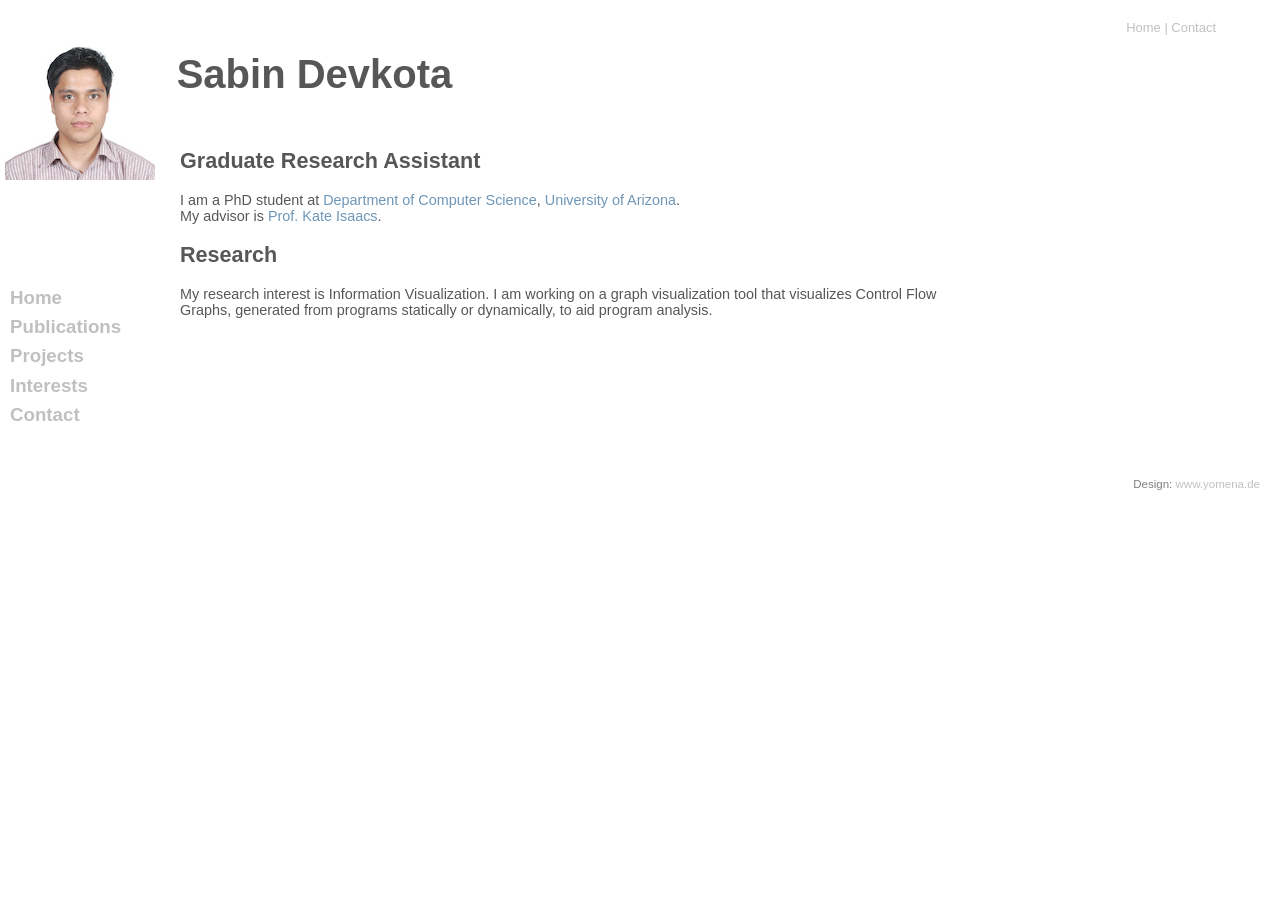
==== index.html @ 0c110df2 "Uploaded website" ====
<!DOCTYPE html PUBLIC "-//W3C//DTD XHTML 1.0 Transitional//EN"
        "http://www.w3.org/TR/xhtml1/DTD/xhtml1-strict.dtd"
>
<html xmlns="http://www.w3.org/1999/xhtml" lang="en" xml:lang="en">
  <head>
    <title>Sabin Devkota</title>
    <meta http-equiv="Content-Type" content="text/html; charset=utf-8" />
    <link rel="stylesheet" type="text/css" href="style.css" />
   <!--  <link rel="shortcut icon" href="favicon.ico" type="image/x-icon" />  -->
  </head>
  <body>
    <div class="topNav">
      <!--Beginning of top navigation--><a href="#">Home</a> | <a href="#">Contact</a> 
<!--End of top navigation-->
    </div>
    <div class="titel">
      <!--Change the main header in the following line-->
      <h1>
         &nbsp;&nbsp;&nbsp;&nbsp;&nbsp;&nbsp;Sabin&nbsp;Devkota
      </h1>
    </div>
    <div class="leftNav">
      <!--Beginning of Left Navigation-->
      <ul>
        <li>
          <a href="#">Home</a>
        </li>
        <li>
          <a href="#">Publications</a>
        </li>
        <li>
          <a href="#">Projects</a>
        </li>
        <li>
          <a href="#">Interests</a>
        </li>
        <li>
          <a href="#">Contact</a>
        </li>
      </ul>
      <!--End of Left Navigation-->
    </div>
    <div class="main">
      <!--Beginning of Content-->
      <h2>
         Graduate Research Assistant
      </h2>
       I am a PhD student at <a href="http://cs.arizona.edu" title="CS Arizona" target="_blank">Department of Computer Science</a>, <a href="http://arizona.edu" title="UArizona" target="_blank">University of Arizona</a>.
      <br />
      My advisor is <a href="http://cgi.cs.arizona.edu/~kisaacs/" title ="Prof. Kate Isaacs" target="_blank">Prof. Kate Isaacs</a>.
      <br />
       
      <h2>
         Research
      </h2>
       My research interest is Information Visualization. I am working on a graph visualization tool that visualizes Control Flow Graphs, generated from programs statically or dynamically, to aid program analysis.
      
      
       <!--End of Content-->
    </div>
    <div class="footer">
      <!--Beginning of footer - please leave the credits intact (or place them wherever you like... thanx--> Design: <a href="http:www.yomena.de">www.yomena.de</a>

<!--End of footer-->
    </div>
    <br />
  </body>
</html>
---- style.css ----
body {
margin: 0px;
padding: 0px;
background-image: url(sabin.jpg);
background-repeat: no-repeat;
background-position: 5px 30px;
font-family:Arial, Helvetica, sans-serif;
font-size: 90%;
color:#575757;
}

.main a {
color: #6D96B8;
text-decoration: none;
}

a:hover {
text-decoration: underline;

}

h1 {
font-size: 40px;

}

h2{
font-size: 150%;
}

hr{
 border: 0px; /* Für Firefox und Opera */
 border-top:  dotted 1px #6D96B8;
 border-bottom: transparent;
}

/*
ul, li{
list-style-image: url(ul.jpg);
}
*/

input{
border-bottom: 1px  solid silver;
border-top: 0px;
border-left: 0px;
border-right: 0px;
background-color: white;
}

button {
background-image: url(search.jpg);
background-color: white;
color: silver;
background-repeat: no-repeat;
border: none;
cursor: pointer;
height: 15px;
width: 15px;
}



.leftNav li {
list-style-type: none;
list-style-image: none;
margin: 0px;
padding: 0px;
line-height: 1.9em;
}

.leftNav ul {

margin: 0px;
padding: 0px;

}

.titel{
position: relative;
left: 110px;
width: 300px;
top: 10px;
}

.topNav {
position: relative;
right: 5%;
top: 20px;
font-size: 90%;
color: silver;
text-align: right;
}

.topNav a{
color: silver;
text-decoration: none;
}

.topNav a:hover{
text-decoration: underline;
}

.leftNav {
position: relative;
top: 170px;
text-align: left;
margin: 0px 0px 0px 10px;

}

.leftNav li a{
color: silver;
font-size: 130%;
text-decoration: none;
padding: 0px;
font-weight: bold;
}

.leftNav li a:hover {
padding: 5px;
text-decoration: none;
}

.main {
clear: left;
position: relative;
top: -130px;
left: 180px;
width: 60%;
}



.footer {
position: relative;
top: 10px;
text-align: right;
margin: 20px;
font-size: 80%;
color: gray;
}

.footer a {
color: silver;
text-decoration: none;
}

.footer a:hover {
text-decoration: underline;
}

blockquote{
float: right;
margin: 15px 0px 15px 15px;
width: 170px;
font-size: 120%;
color: gray;
text-align: right;
line-height: 1em;
}

blockquote:first-letter{
font-size: 190%;
}
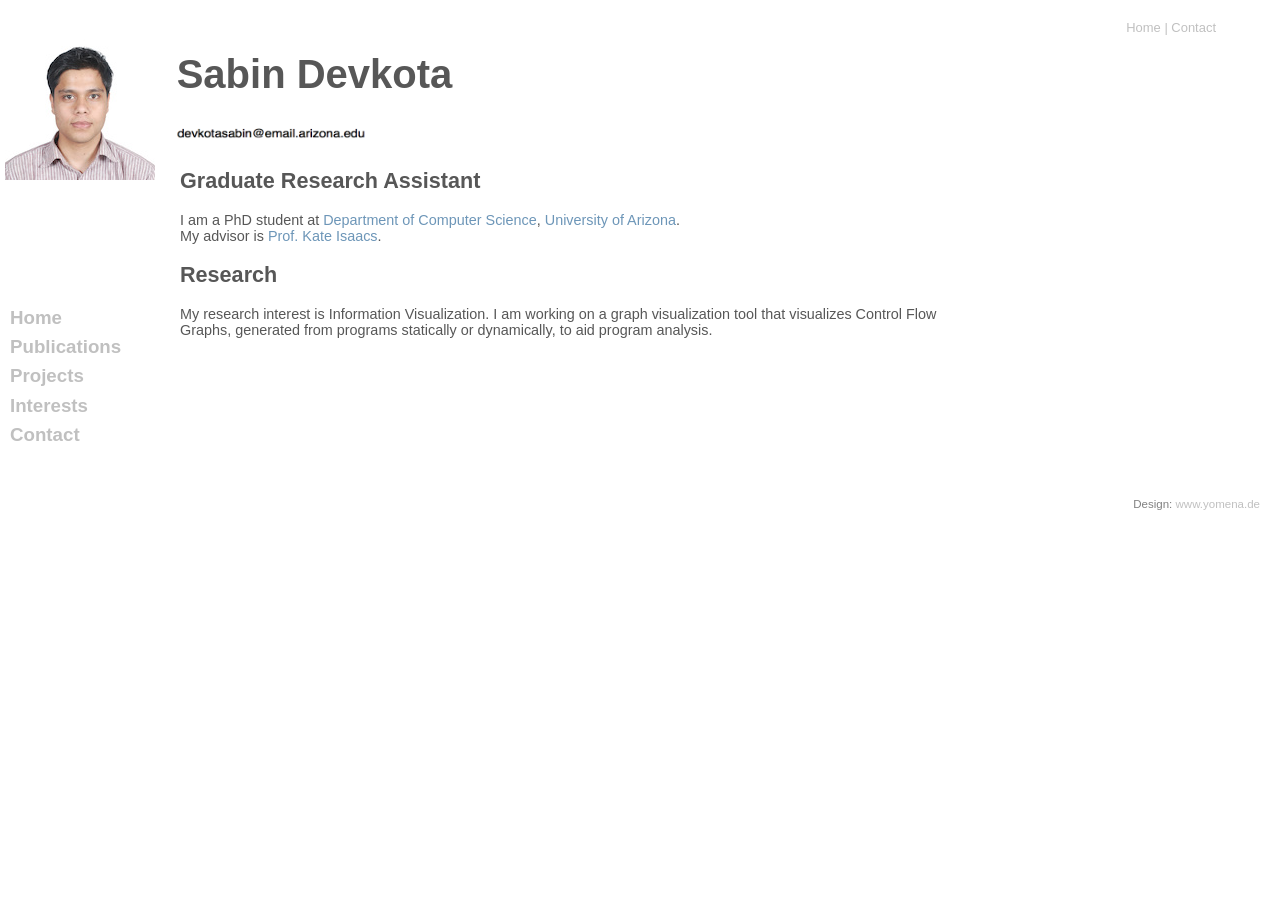
==== commit bfd5bb9d: "Edit" ====
--- a/index.html
+++ b/index.html
@@ -18,6 +18,7 @@
       <h1>
          &nbsp;&nbsp;&nbsp;&nbsp;&nbsp;&nbsp;Sabin&nbsp;Devkota
       </h1>
+      <img style="padding-left: 60px" src="a1.png" height="20" width="200">
     </div>
     <div class="leftNav">
       <!--Beginning of Left Navigation-->
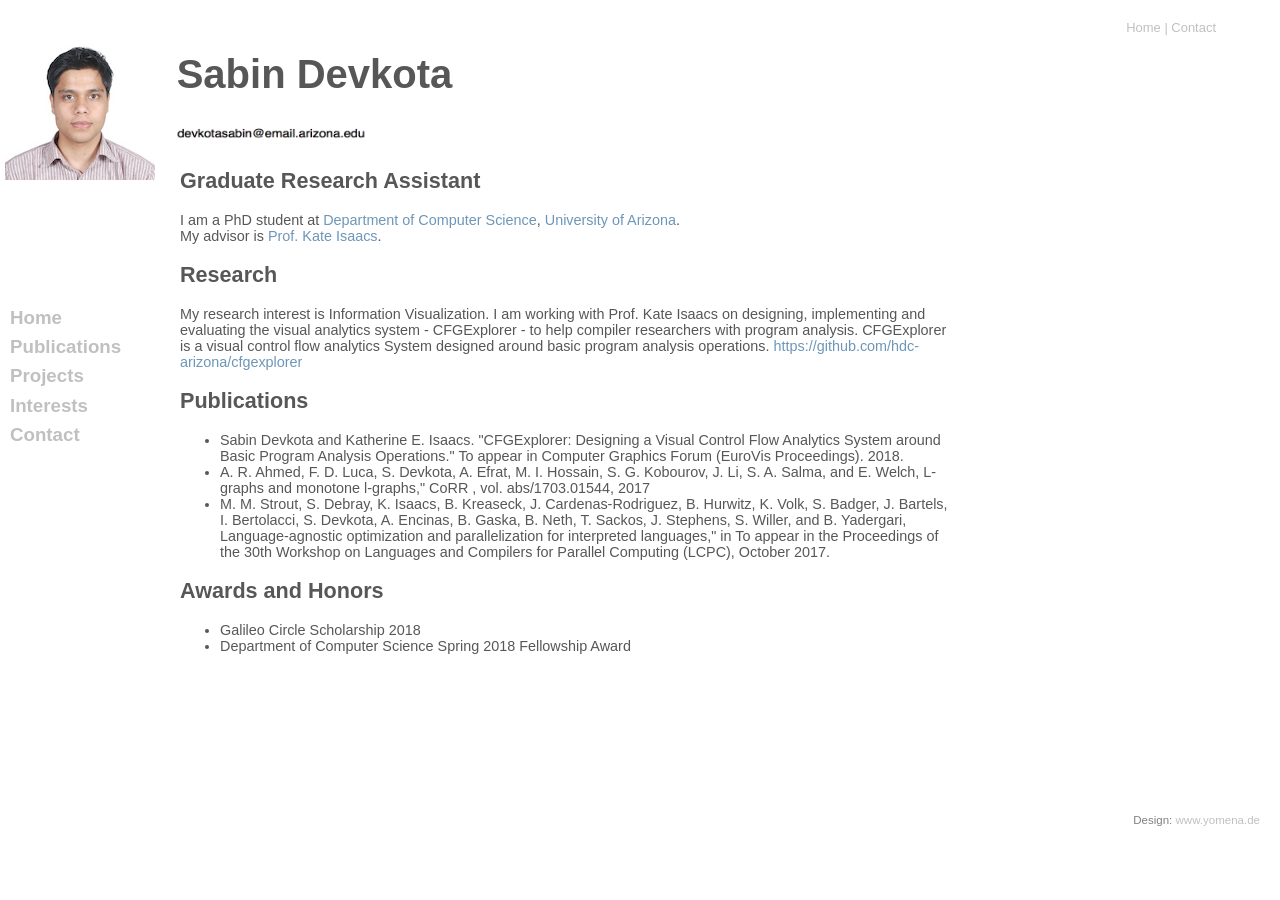
==== commit b00831f7: "Updated publications" ====
--- a/index.html
+++ b/index.html
@@ -1,69 +1,94 @@
 <!DOCTYPE html PUBLIC "-//W3C//DTD XHTML 1.0 Transitional//EN"
-        "http://www.w3.org/TR/xhtml1/DTD/xhtml1-strict.dtd"
->
+   "http://www.w3.org/TR/xhtml1/DTD/xhtml1-strict.dtd"
+   >
 <html xmlns="http://www.w3.org/1999/xhtml" lang="en" xml:lang="en">
-  <head>
-    <title>Sabin Devkota</title>
-    <meta http-equiv="Content-Type" content="text/html; charset=utf-8" />
-    <link rel="stylesheet" type="text/css" href="style.css" />
-   <!--  <link rel="shortcut icon" href="favicon.ico" type="image/x-icon" />  -->
-  </head>
-  <body>
-    <div class="topNav">
-      <!--Beginning of top navigation--><a href="#">Home</a> | <a href="#">Contact</a> 
-<!--End of top navigation-->
-    </div>
-    <div class="titel">
-      <!--Change the main header in the following line-->
-      <h1>
-         &nbsp;&nbsp;&nbsp;&nbsp;&nbsp;&nbsp;Sabin&nbsp;Devkota
-      </h1>
-      <img style="padding-left: 60px" src="a1.png" height="20" width="200">
-    </div>
-    <div class="leftNav">
-      <!--Beginning of Left Navigation-->
-      <ul>
-        <li>
-          <a href="#">Home</a>
-        </li>
-        <li>
-          <a href="#">Publications</a>
-        </li>
-        <li>
-          <a href="#">Projects</a>
-        </li>
-        <li>
-          <a href="#">Interests</a>
-        </li>
-        <li>
-          <a href="#">Contact</a>
-        </li>
-      </ul>
-      <!--End of Left Navigation-->
-    </div>
-    <div class="main">
-      <!--Beginning of Content-->
-      <h2>
-         Graduate Research Assistant
-      </h2>
-       I am a PhD student at <a href="http://cs.arizona.edu" title="CS Arizona" target="_blank">Department of Computer Science</a>, <a href="http://arizona.edu" title="UArizona" target="_blank">University of Arizona</a>.
+   <head>
+      <title>Sabin Devkota</title>
+      <meta http-equiv="Content-Type" content="text/html; charset=utf-8" />
+      <link rel="stylesheet" type="text/css" href="style.css" />
+      <!--  <link rel="shortcut icon" href="favicon.ico" type="image/x-icon" />  -->
+   </head>
+   <body>
+      <div class="topNav">
+         <!--Beginning of top navigation--><a href="#">Home</a> | <a href="#">Contact</a> 
+         <!--End of top navigation-->
+      </div>
+      <div class="titel">
+         <!--Change the main header in the following line-->
+         <h1>
+            &nbsp;&nbsp;&nbsp;&nbsp;&nbsp;&nbsp;Sabin&nbsp;Devkota
+         </h1>
+         <img style="padding-left: 60px" src="a1.png" height="20" width="200">
+      </div>
+      <div class="leftNav">
+         <!--Beginning of Left Navigation-->
+         <ul>
+            <li>
+               <a href="#">Home</a>
+            </li>
+            <li>
+               <a href="#">Publications</a>
+            </li>
+            <li>
+               <a href="#">Projects</a>
+            </li>
+            <li>
+               <a href="#">Interests</a>
+            </li>
+            <li>
+               <a href="#">Contact</a>
+            </li>
+         </ul>
+         <!--End of Left Navigation-->
+      </div>
+      <div class="main">
+         <!--Beginning of Content-->
+         
+         <h2>
+            Graduate Research Assistant
+         </h2>
+         I am a PhD student at <a href="http://cs.arizona.edu" title="CS Arizona" target="_blank">Department of Computer Science</a>, <a href="http://arizona.edu" title="UArizona" target="_blank">University of Arizona</a>.
+         <br />
+         My advisor is <a href="http://cgi.cs.arizona.edu/~kisaacs/" title ="Prof. Kate Isaacs" target="_blank">Prof. Kate Isaacs</a>.
+         <br />
+         
+         <h2>
+            Research
+         </h2>
+         My research interest is Information Visualization. I am working with Prof. Kate Isaacs on designing, implementing and evaluating the visual
+         analytics system - CFGExplorer - to help compiler researchers with program analysis. CFGExplorer is a visual control flow analytics System designed around basic program analysis operations. <a href="https://github.com/hdc-arizona/cfgexplorer" title ="CFGExplorer" target="_blank">https://github.com/hdc-arizona/cfgexplorer</a> 
+         
+         <h2>
+            Publications
+         </h2>
+         <ul>
+            <li> Sabin Devkota and Katherine E. Isaacs. "CFGExplorer: Designing a Visual Control Flow Analytics System around Basic Program Analysis Operations." To appear in Computer Graphics Forum (EuroVis Proceedings). 2018.
+            </li>
+            <li> A. R. Ahmed, F. D. Luca, S. Devkota, A. Efrat, M. I. Hossain, S. G. Kobourov, J. Li,
+               S. A. Salma, and E. Welch, L-graphs and monotone l-graphs," CoRR , vol.
+               abs/1703.01544, 2017 
+            </li>
+            <li> M. M. Strout, S. Debray, K. Isaacs, B. Kreaseck, J. Cardenas-Rodriguez, B. Hurwitz,
+               K. Volk, S. Badger, J. Bartels, I. Bertolacci, S. Devkota, A. Encinas, B. Gaska, B. Neth, T. Sackos, J. Stephens, S. Willer, and B. Yadergari, Language-agnostic
+               optimization and parallelization for interpreted languages," in To appear in the
+               Proceedings of the 30th Workshop on Languages and Compilers for Parallel
+               Computing (LCPC), October 2017. 
+            </li>
+         </ul>
+         
+         <h2>
+            Awards and Honors
+         </h2>
+         <ul>
+            <li> Galileo Circle Scholarship 2018 </li>
+            <li> Department of Computer Science Spring 2018 Fellowship Award </li>
+         </ul>
+         <!--End of Content-->
+      </div>
+      <div class="footer">
+         <!--Beginning of footer - please leave the credits intact (or place them wherever you like... thanx--> Design: <a href="http:www.yomena.de">www.yomena.de</a>
+         <!--End of footer-->
+      </div>
       <br />
-      My advisor is <a href="http://cgi.cs.arizona.edu/~kisaacs/" title ="Prof. Kate Isaacs" target="_blank">Prof. Kate Isaacs</a>.
-      <br />
-       
-      <h2>
-         Research
-      </h2>
-       My research interest is Information Visualization. I am working on a graph visualization tool that visualizes Control Flow Graphs, generated from programs statically or dynamically, to aid program analysis.
-      
-      
-       <!--End of Content-->
-    </div>
-    <div class="footer">
-      <!--Beginning of footer - please leave the credits intact (or place them wherever you like... thanx--> Design: <a href="http:www.yomena.de">www.yomena.de</a>
-
-<!--End of footer-->
-    </div>
-    <br />
-  </body>
+   </body>
 </html>
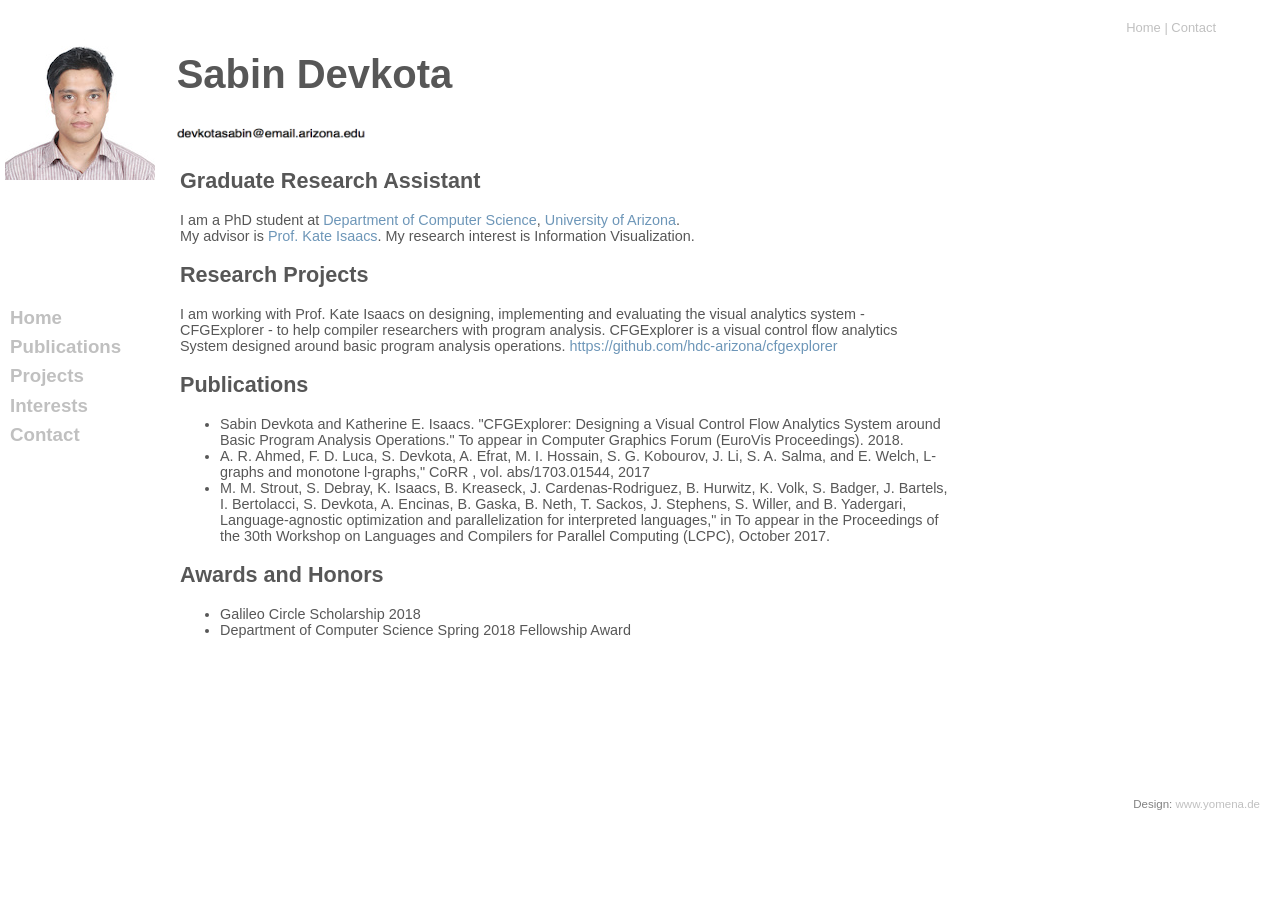
==== commit 1f51869c: "Updated research project" ====
--- a/index.html
+++ b/index.html
@@ -49,13 +49,13 @@
          </h2>
          I am a PhD student at <a href="http://cs.arizona.edu" title="CS Arizona" target="_blank">Department of Computer Science</a>, <a href="http://arizona.edu" title="UArizona" target="_blank">University of Arizona</a>.
          <br />
-         My advisor is <a href="http://cgi.cs.arizona.edu/~kisaacs/" title ="Prof. Kate Isaacs" target="_blank">Prof. Kate Isaacs</a>.
+         My advisor is <a href="http://cgi.cs.arizona.edu/~kisaacs/" title ="Prof. Kate Isaacs" target="_blank">Prof. Kate Isaacs</a>. My research interest is Information Visualization.
          <br />
          
          <h2>
-            Research
+            Research Projects
          </h2>
-         My research interest is Information Visualization. I am working with Prof. Kate Isaacs on designing, implementing and evaluating the visual
+         I am working with Prof. Kate Isaacs on designing, implementing and evaluating the visual
          analytics system - CFGExplorer - to help compiler researchers with program analysis. CFGExplorer is a visual control flow analytics System designed around basic program analysis operations. <a href="https://github.com/hdc-arizona/cfgexplorer" title ="CFGExplorer" target="_blank">https://github.com/hdc-arizona/cfgexplorer</a> 
          
          <h2>
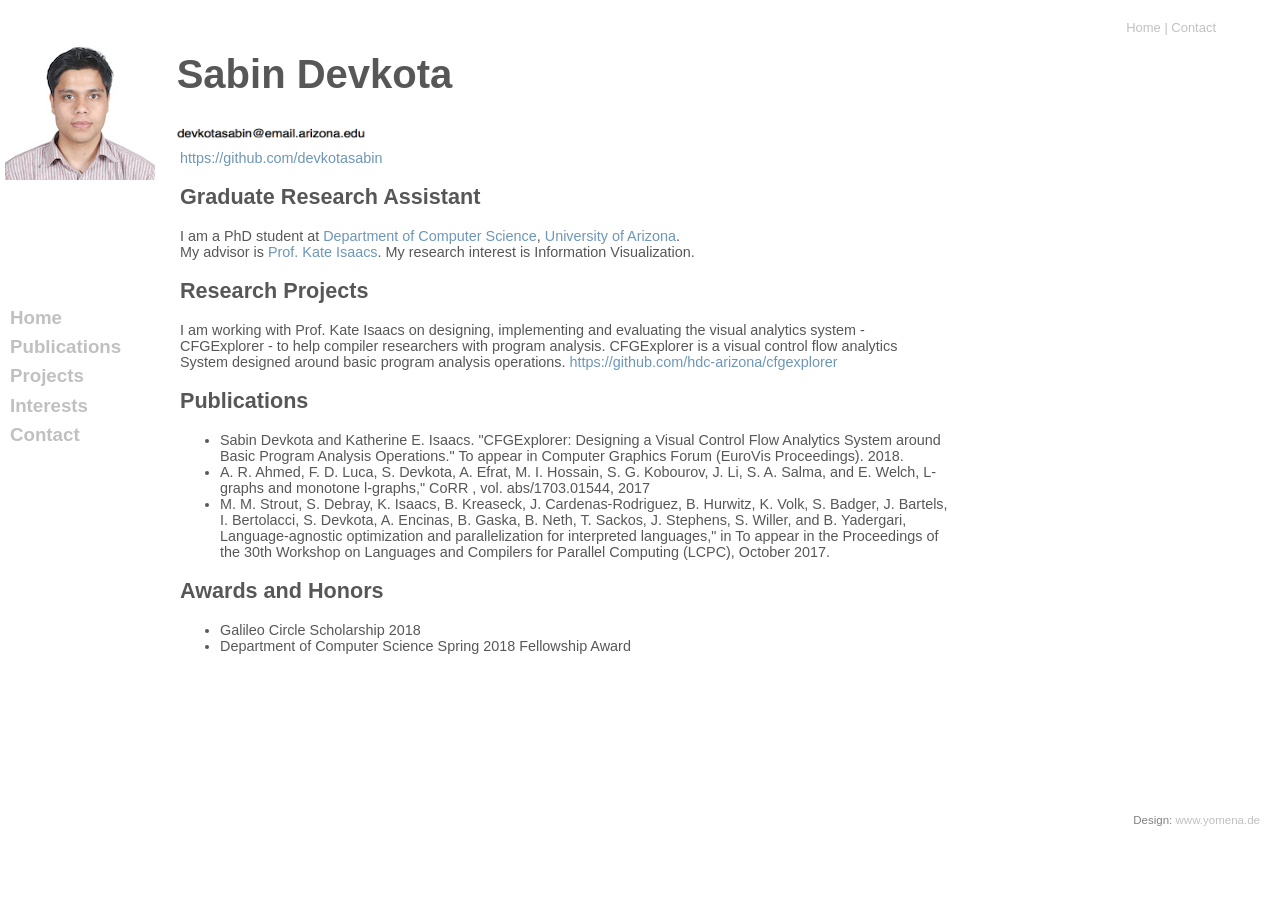
==== commit 73f03e34: "Updated github link" ====
--- a/index.html
+++ b/index.html
@@ -44,6 +44,9 @@
       <div class="main">
          <!--Beginning of Content-->
          
+         <a href = "https://github.com/devkotasabin">https://github.com/devkotasabin</a>
+
+
          <h2>
             Graduate Research Assistant
          </h2>
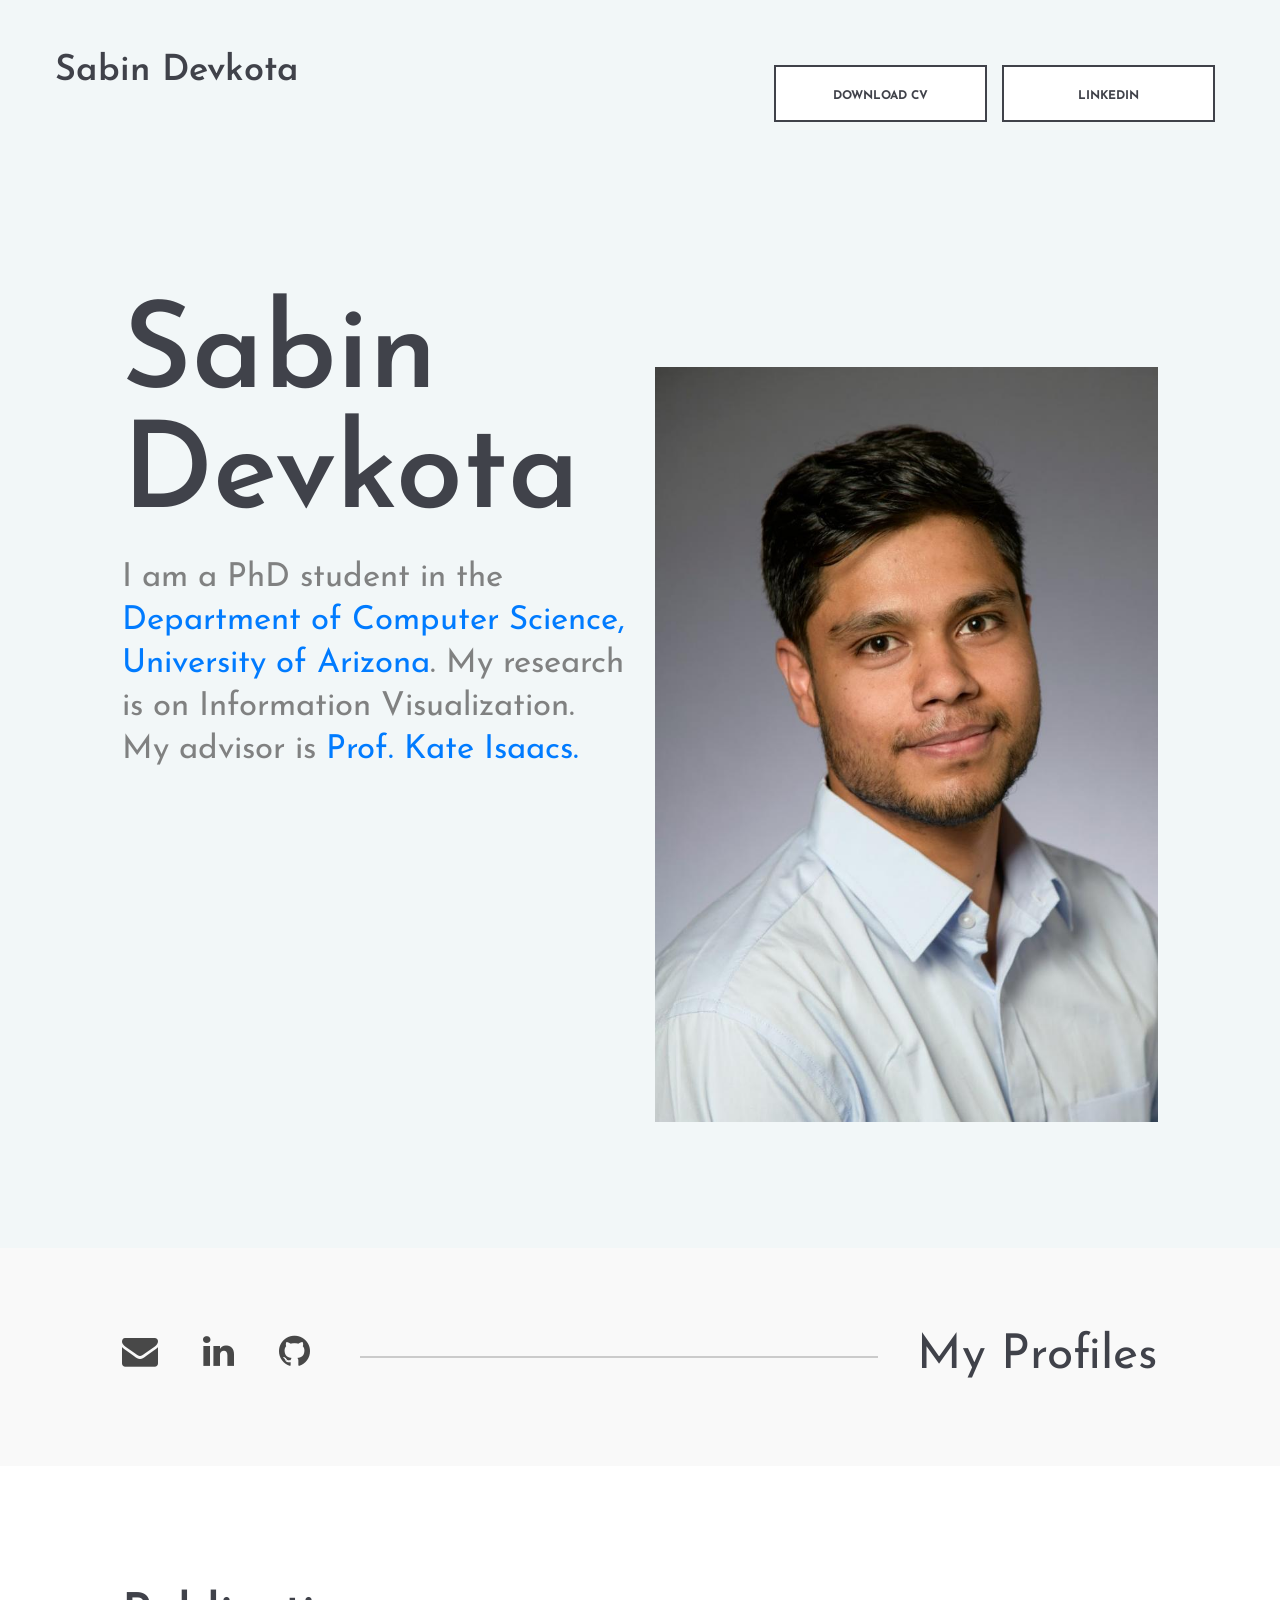
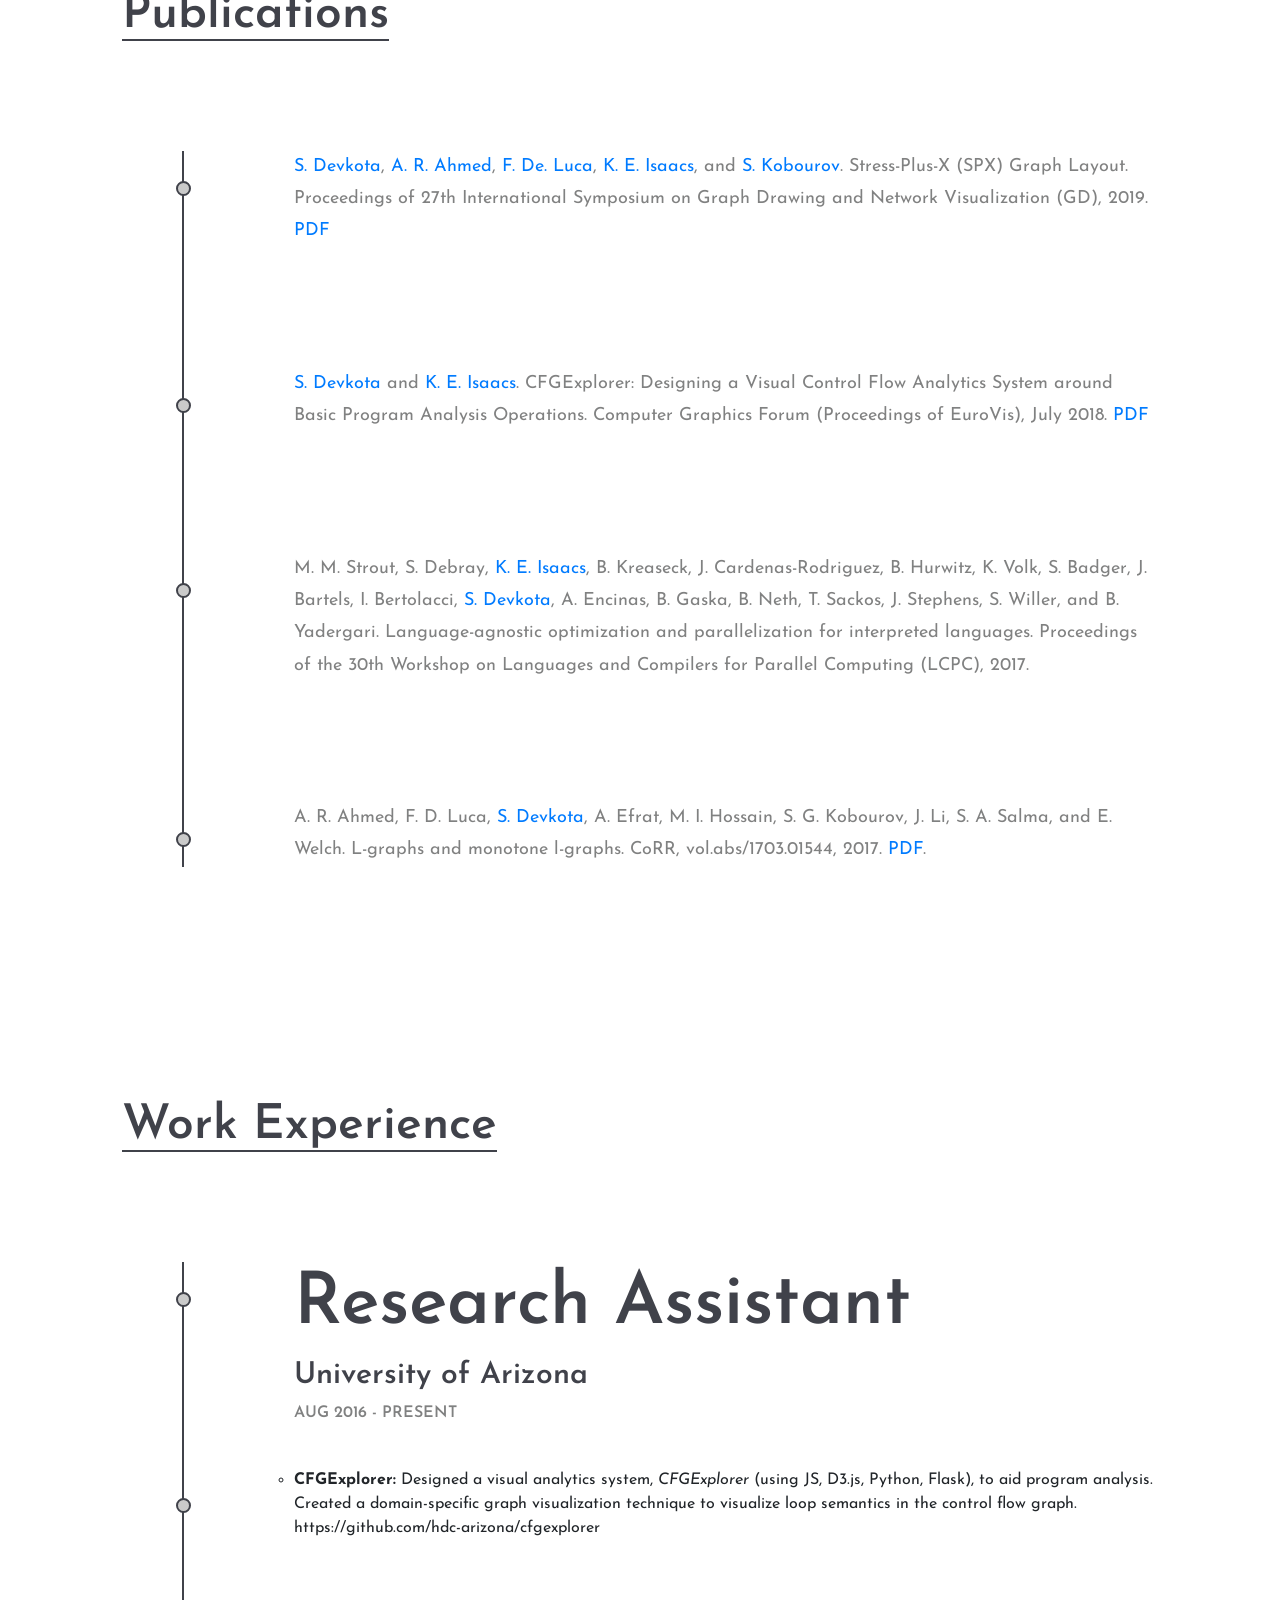
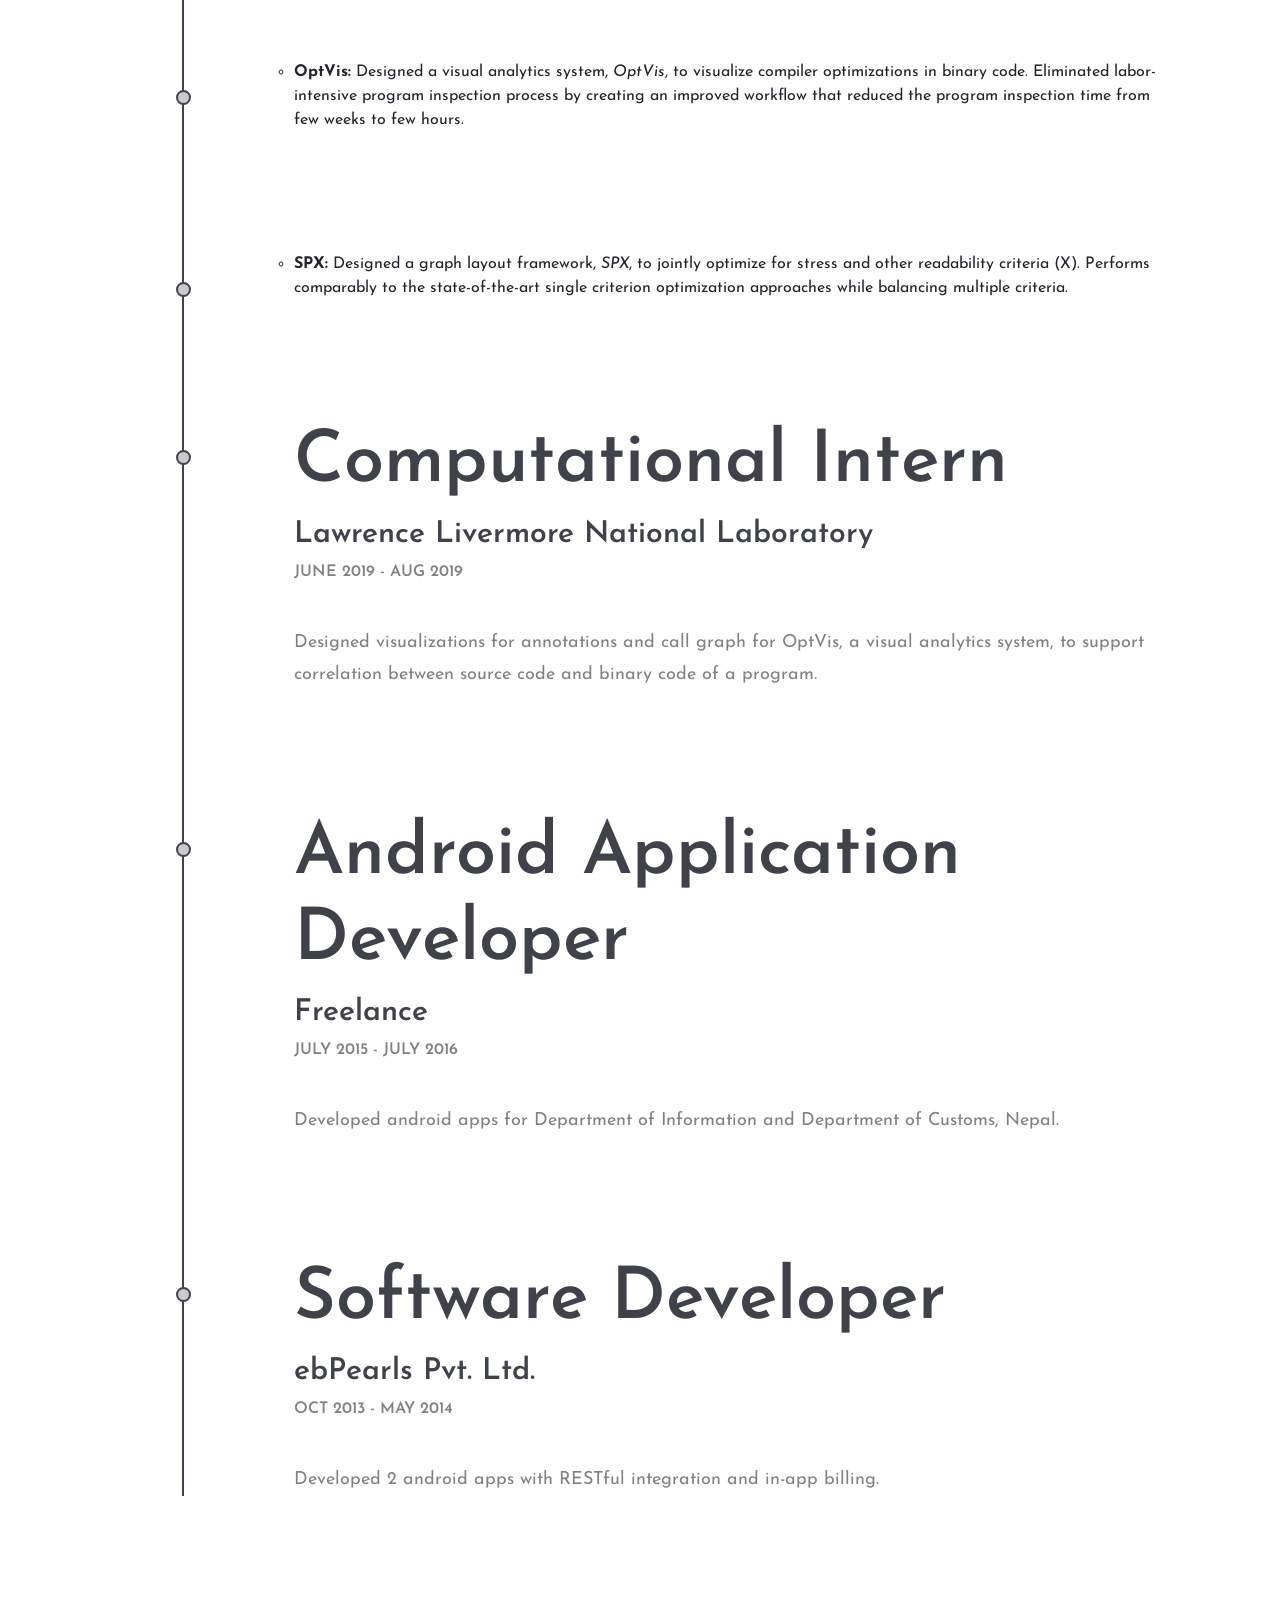
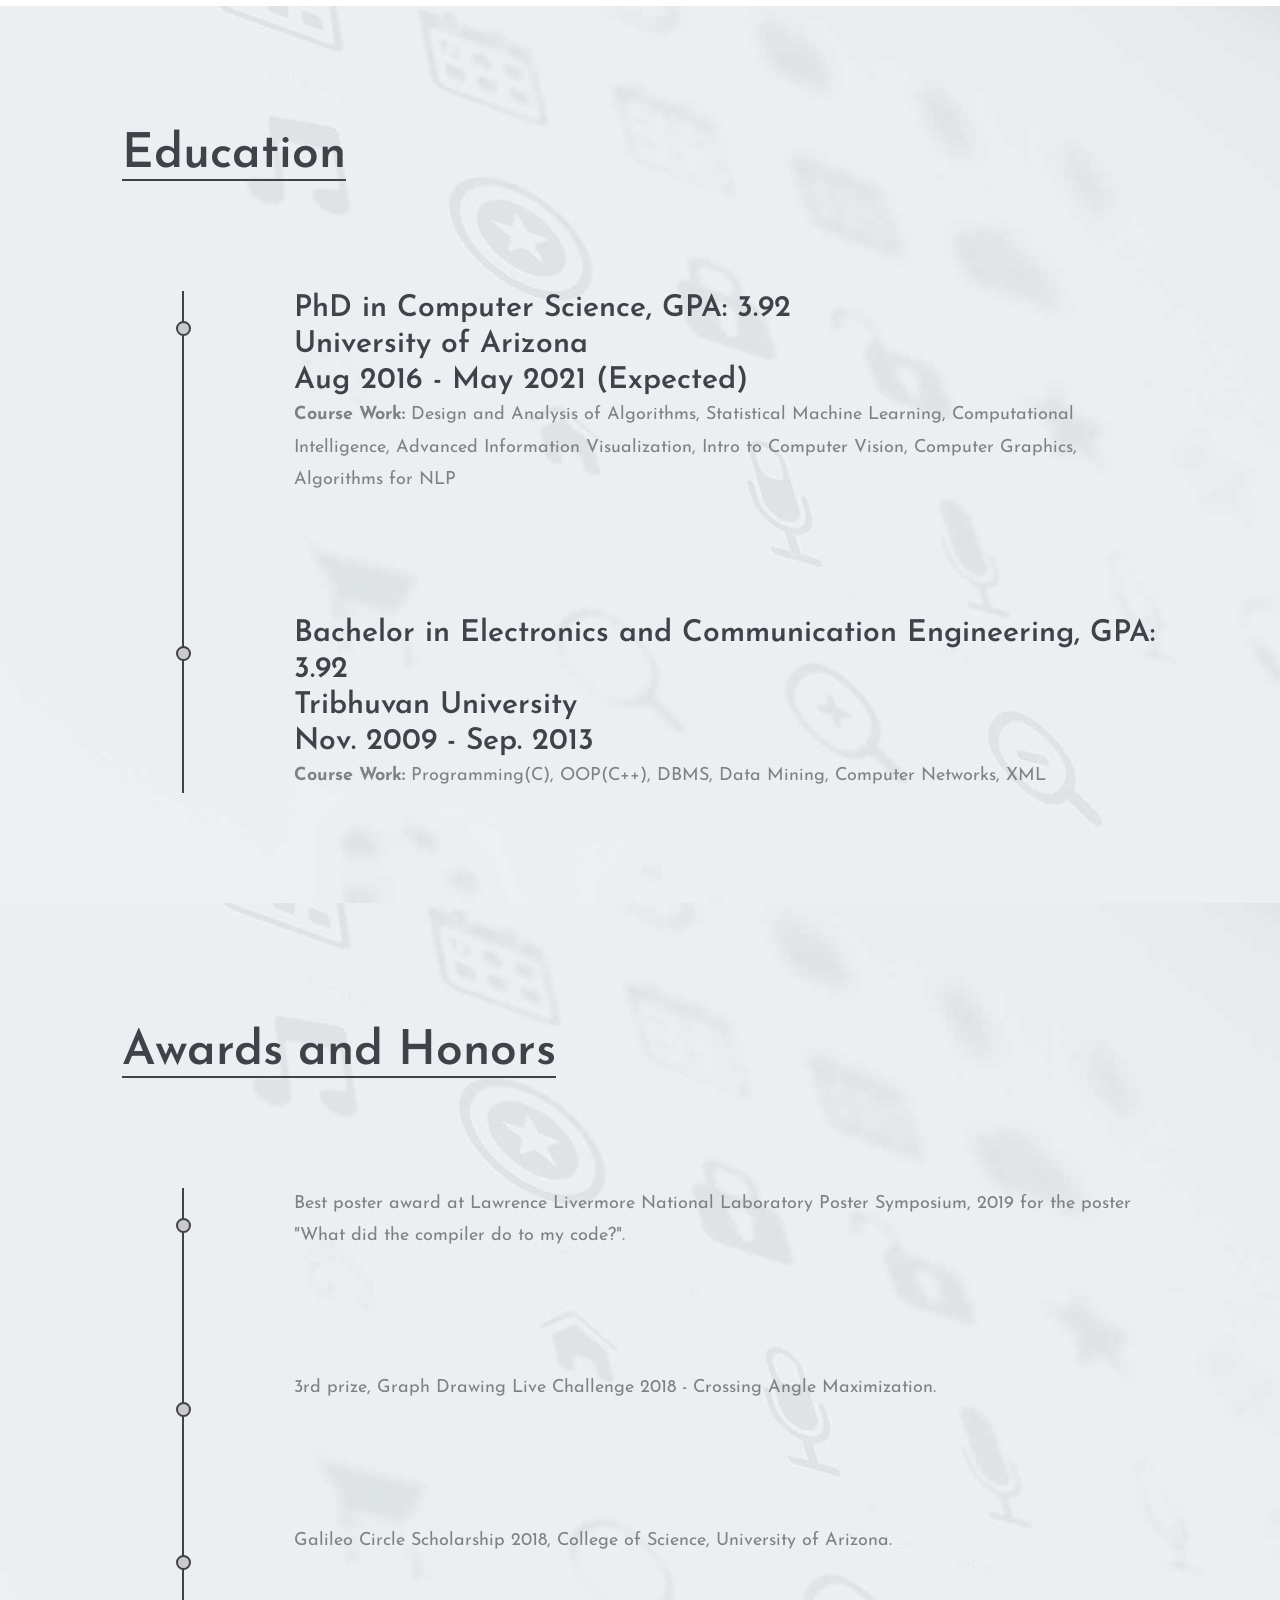
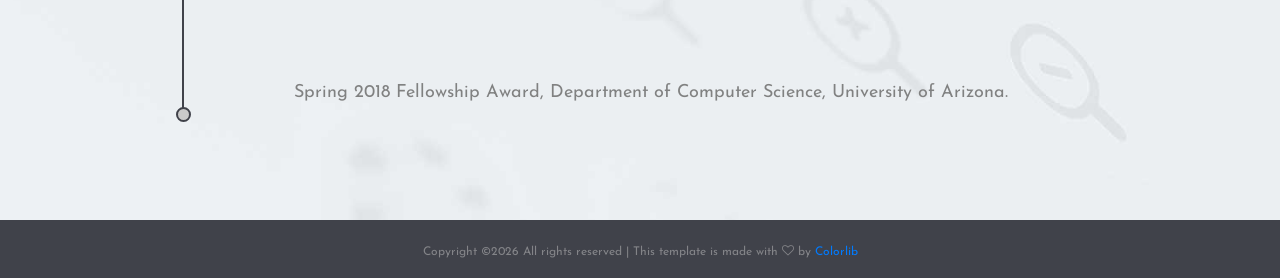
==== commit 254189fa: "Updated personal website" ====
--- a/index.html
+++ b/index.html
@@ -1,97 +1,461 @@
-<!DOCTYPE html PUBLIC "-//W3C//DTD XHTML 1.0 Transitional//EN"
-   "http://www.w3.org/TR/xhtml1/DTD/xhtml1-strict.dtd"
-   >
-<html xmlns="http://www.w3.org/1999/xhtml" lang="en" xml:lang="en">
-   <head>
-      <title>Sabin Devkota</title>
-      <meta http-equiv="Content-Type" content="text/html; charset=utf-8" />
-      <link rel="stylesheet" type="text/css" href="style.css" />
-      <!--  <link rel="shortcut icon" href="favicon.ico" type="image/x-icon" />  -->
-   </head>
-   <body>
-      <div class="topNav">
-         <!--Beginning of top navigation--><a href="#">Home</a> | <a href="#">Contact</a> 
-         <!--End of top navigation-->
-      </div>
-      <div class="titel">
-         <!--Change the main header in the following line-->
-         <h1>
-            &nbsp;&nbsp;&nbsp;&nbsp;&nbsp;&nbsp;Sabin&nbsp;Devkota
-         </h1>
-         <img style="padding-left: 60px" src="a1.png" height="20" width="200">
-      </div>
-      <div class="leftNav">
-         <!--Beginning of Left Navigation-->
-         <ul>
-            <li>
-               <a href="#">Home</a>
-            </li>
-            <li>
-               <a href="#">Publications</a>
-            </li>
-            <li>
-               <a href="#">Projects</a>
-            </li>
-            <li>
-               <a href="#">Interests</a>
-            </li>
-            <li>
-               <a href="#">Contact</a>
-            </li>
-         </ul>
-         <!--End of Left Navigation-->
-      </div>
-      <div class="main">
-         <!--Beginning of Content-->
-         
-         <a href = "https://github.com/devkotasabin">https://github.com/devkotasabin</a>
-
-
-         <h2>
-            Graduate Research Assistant
-         </h2>
-         I am a PhD student at <a href="http://cs.arizona.edu" title="CS Arizona" target="_blank">Department of Computer Science</a>, <a href="http://arizona.edu" title="UArizona" target="_blank">University of Arizona</a>.
-         <br />
-         My advisor is <a href="http://cgi.cs.arizona.edu/~kisaacs/" title ="Prof. Kate Isaacs" target="_blank">Prof. Kate Isaacs</a>. My research interest is Information Visualization.
-         <br />
-         
-         <h2>
-            Research Projects
-         </h2>
-         I am working with Prof. Kate Isaacs on designing, implementing and evaluating the visual
-         analytics system - CFGExplorer - to help compiler researchers with program analysis. CFGExplorer is a visual control flow analytics System designed around basic program analysis operations. <a href="https://github.com/hdc-arizona/cfgexplorer" title ="CFGExplorer" target="_blank">https://github.com/hdc-arizona/cfgexplorer</a> 
-         
-         <h2>
-            Publications
-         </h2>
-         <ul>
-            <li> Sabin Devkota and Katherine E. Isaacs. "CFGExplorer: Designing a Visual Control Flow Analytics System around Basic Program Analysis Operations." To appear in Computer Graphics Forum (EuroVis Proceedings). 2018.
-            </li>
-            <li> A. R. Ahmed, F. D. Luca, S. Devkota, A. Efrat, M. I. Hossain, S. G. Kobourov, J. Li,
-               S. A. Salma, and E. Welch, L-graphs and monotone l-graphs," CoRR , vol.
-               abs/1703.01544, 2017 
-            </li>
-            <li> M. M. Strout, S. Debray, K. Isaacs, B. Kreaseck, J. Cardenas-Rodriguez, B. Hurwitz,
-               K. Volk, S. Badger, J. Bartels, I. Bertolacci, S. Devkota, A. Encinas, B. Gaska, B. Neth, T. Sackos, J. Stephens, S. Willer, and B. Yadergari, Language-agnostic
-               optimization and parallelization for interpreted languages," in To appear in the
-               Proceedings of the 30th Workshop on Languages and Compilers for Parallel
-               Computing (LCPC), October 2017. 
-            </li>
-         </ul>
-         
-         <h2>
-            Awards and Honors
-         </h2>
-         <ul>
-            <li> Galileo Circle Scholarship 2018 </li>
-            <li> Department of Computer Science Spring 2018 Fellowship Award </li>
-         </ul>
-         <!--End of Content-->
-      </div>
-      <div class="footer">
-         <!--Beginning of footer - please leave the credits intact (or place them wherever you like... thanx--> Design: <a href="http:www.yomena.de">www.yomena.de</a>
-         <!--End of footer-->
-      </div>
-      <br />
-   </body>
+<!DOCTYPE html>
+<html lang="en">
+<head>
+	<title>Sabin Devkota</title>
+	<meta charset="UTF-8">
+	<meta name="description" content="Sabin Devkota Resume">
+	<meta name="keywords" content="resume, CV">
+	<meta name="viewport" content="width=device-width, initial-scale=1.0">
+	<!-- Favicon -->   
+	<!-- <link href="img/favicon.ico" rel="shortcut icon"/> -->
+
+	<!-- Google Fonts -->
+	<link href="https://fonts.googleapis.com/css?family=Josefin+Sans:400,400i,600,600i,700" rel="stylesheet">
+
+	<!-- Stylesheets -->
+	<link rel="stylesheet" href="css/bootstrap.min.css"/>
+	<link rel="stylesheet" href="css/font-awesome.min.css"/>
+	<link rel="stylesheet" href="css/flaticon.css"/>
+	<link rel="stylesheet" href="css/owl.carousel.css"/>
+	<link rel="stylesheet" href="css/magnific-popup.css"/>
+	<link rel="stylesheet" href="css/style.css"/>
+
+
+	<!--[if lt IE 9]>
+	  <script src="https://oss.maxcdn.com/html5shiv/3.7.2/html5shiv.min.js"></script>
+	  <script src="https://oss.maxcdn.com/respond/1.4.2/respond.min.js"></script>
+	<![endif]-->
+
+</head>
+<body>
+	<!-- Page Preloder -->
+	<div id="preloder">
+		<div class="loader"></div>
+	</div>
+	
+	<!-- Header section start -->
+	<header class="header-section">
+		<div class="container-fluid">
+			<div class="row">
+				<div class="col-md-4">
+					<div class="site-logo">
+						<h2><a href="#">Sabin Devkota</a></h2>
+						<!-- <p>Enhance your online presence</p> -->
+					</div>
+				</div>
+				<div class="col-md-8 text-md-right header-buttons">
+					<a href="#" class="site-btn">Download CV</a>
+					<a href="#" class="site-btn">LinkedIn</a>
+				</div>
+			</div>
+		</div>
+	</header>
+	<!-- Header section end -->
+
+	<!-- Hero section start -->
+	<section class="hero-section spad">
+		<div class="container-fluid">
+			<div class="row">
+				<div class="col-xl-10 offset-xl-1">
+					<div class="row">
+						<div class="col-lg-6">
+							<div class="hero-text">
+								<h2>Sabin Devkota</h2>
+								<p>I am a PhD student in the <a href="">Department of Computer Science, University of Arizona</a>. My research is on Information Visualization. My advisor is <a href="http://cgi.cs.arizona.edu/~kisaacs/">Prof. Kate Isaacs.</a> </p>
+							</div>
+							<!-- <div class="hero-info">
+								<h2>General Info</h2>
+								<ul>
+									<li><span>Date of Birth</span>Aug 25, 1988</li>
+									<li><span>Address</span>Rosia Road 55, Gibraltar, UK</li>
+									<li><span>E-mail</span>mariawilliams@company.com</li>
+									<li><span>Phone </span>+43 5266 22 345</li>
+								</ul>
+							</div -->
+						</div>
+						<div class="col-lg-6">
+							<figure class="hero-image">
+								<img src="img/devkota-sabin-516.jpg" alt="5">
+							</figure>
+						</div>
+					</div>
+				</div>
+			</div>
+		</div>
+	</section>
+	<!-- Hero section end -->
+
+	<!-- Social links section start -->
+	<div class="social-section">
+		<div class="container-fluid">
+			<div class="row">
+				<div class="col-xl-10 offset-xl-1">
+					<div class="social-link-warp">
+						<div class="social-links">
+							<!-- <a href=""><i class="fa fa-pinterest"></i></a> -->
+							<a href=""><i class="fa fa-envelope"></i></a>
+							<a href=""><i class="fa fa-linkedin"></i></a>
+							<a href=""><i class="fa fa-github"></i></a>
+							<!-- <a href=""><i class="fa fa-instagram"></i></a> -->
+							<!-- <a href=""><i class="fa fa-facebook"></i></a> -->
+							<!-- <a href=""><i class="fa fa-twitter"></i></a> -->
+							
+						</div>
+						<h2 class="hidden-md hidden-sm">My Profiles</h2>
+					</div>
+				</div>
+			</div>
+		</div>
+	</div>	
+	<!-- Social links section end -->
+
+	<!-- Publications section start -->
+	<section class="resume-section spad">
+		<div class="container-fluid">
+			<div class="row">
+				<div class="col-xl-10 offset-xl-1">
+					<div class="section-title">
+						<h2>Publications</h2>
+					</div>
+					<ul class="resume-list">
+						<li>
+							<p> <a href="#">S. Devkota</a>, <a href="http://cgi.cs.arizona.edu/~abureyanahmed/profile.html">A. R. Ahmed</a>, <a href="https://www.felicedeluca.com/cv">F. De. Luca</a>, <a href="https://hdc.cs.arizona.edu/people/kisaacs/">K. E. Isaacs</a>, and <a href="http://www.cs.arizona.edu/~kobourov">S. Kobourov</a>. Stress-Plus-X (SPX) Graph Layout. 
+							Proceedings of 27th International Symposium on Graph Drawing and Network Visualization (GD), 2019.
+							<a href="https://arxiv.org/abs/1908.01769">PDF</a> </p>
+						</li>
+						<li>
+							<p> <a href="#">S. Devkota</a> and <a href="https://hdc.cs.arizona.edu/people/kisaacs/">K. E. Isaacs</a>. CFGExplorer: Designing a Visual Control Flow Analytics System around Basic Program Analysis Operations. Computer Graphics Forum (Proceedings of EuroVis), July 2018. <a href="http://hdc.cs.arizona.edu/papers/cfg_2018_explorer_preprint.pdf">PDF</a> </p>
+						</li>
+						<li>
+							<p> M. M. Strout, S. Debray, <a href="https://hdc.cs.arizona.edu/people/kisaacs/">K. E. Isaacs</a>, B. Kreaseck, J. Cardenas-Rodriguez, B. Hurwitz, K. Volk, S. Badger, J. Bartels, I. Bertolacci, <a href="#">S. Devkota</a>, A. Encinas, B. Gaska, B. Neth, T. Sackos, J. Stephens, S. Willer, and B. Yadergari. Language-agnostic optimization and parallelization for interpreted languages. Proceedings of the 30th Workshop on Languages and Compilers for Parallel Computing (LCPC), 2017.</a> </p>
+						</li>
+						<li>
+							<p> A. R. Ahmed, F. D. Luca, <a href="#">S. Devkota</a>, A. Efrat, M. I. Hossain, S. G. Kobourov, J. Li, S. A. Salma, and E. Welch. L-graphs and monotone l-graphs. CoRR, vol.abs/1703.01544, 2017. <a href="http://arxiv.org/abs/1703.01544">PDF</a>.</p>
+						</li>
+					</ul>
+				</div>
+			</div>
+		</div>
+	</section>
+	<!-- Publications section end -->
+
+	<!-- Work experience section start -->
+	<section class="resume-section spad">
+		<div class="container-fluid">
+			<div class="row">
+				<div class="col-xl-10 offset-xl-1">
+					<div class="section-title">
+						<h2>Work Experience</h2>
+					</div>
+					<ul class="resume-list">
+						<li>
+							<h2>Research Assistant</h2>
+							<h3>University of Arizona</h3>
+							<h4>Aug 2016 - Present</h4>
+							<p>
+							<ul>
+								<li>
+								<strong>CFGExplorer:</strong> Designed a visual analytics system, <i>CFGExplorer</i> (using JS, D3.js, Python, Flask), to aid program analysis. Created a domain-specific graph visualization technique to visualize loop semantics in the control flow graph. https://github.com/hdc-arizona/cfgexplorer
+								</li>
+								<li>
+								<strong>OptVis:</strong> Designed a visual analytics system, <i>OptVis</i>, to visualize compiler optimizations in binary code. Eliminated labor-intensive program inspection process by creating an improved workflow that reduced the program inspection time from few weeks to few hours.
+								</li>
+								<li>
+								<strong>SPX:</strong> Designed a graph layout framework, <i>SPX</i>, to jointly optimize for stress and other readability criteria (X). Performs comparably to the state-of-the-art single criterion optimization approaches while balancing multiple criteria.
+								</li>
+							</ul>
+
+						</p>
+						</li>
+						<li>
+							<h2>Computational Intern</h2>
+							<h3>Lawrence Livermore National Laboratory</h3>
+							<h4>June 2019 - Aug 2019</h4>
+							<p>Designed visualizations for annotations and call graph for OptVis, a visual analytics system, to support correlation between source code and binary code of a program.</p>
+						</li>
+						<li>
+							<h2>Android Application Developer</h2>
+							<h3>Freelance</h3>
+							<h4>July 2015 - July 2016</h4>
+							<p>Developed android apps for Department of Information and Department of Customs, Nepal.</p>
+						</li>
+						<li>
+							<h2>Software Developer</h2>
+							<h3>ebPearls Pvt. Ltd.</h3>
+							<h4>Oct 2013 - May 2014</h4>
+							<p>Developed 2 android apps with RESTful integration and in-app billing.</p>
+						</li>
+					</ul>
+				</div>
+			</div>
+		</div>
+	</section>
+	<!-- Work experience section end -->
+
+	<!-- Education section start -->
+	<section class="resume-section with-bg spad">
+		<div class="container-fluid">
+			<div class="row">
+				<div class="col-xl-10 offset-xl-1">
+					<div class="section-title">
+						<h2>Education</h2>
+					</div>
+					<ul class="resume-list">
+						<li>
+							<h3>PhD in Computer Science, GPA: 3.92</h3>
+							<h3>University of Arizona</h3>
+							<h3>Aug 2016 - May 2021 (Expected)</h3>
+							<p><strong>Course Work:</strong> Design and Analysis of Algorithms, Statistical Machine Learning, Computational Intelligence, Advanced Information Visualization, Intro to Computer Vision, Computer Graphics, Algorithms for NLP </p>
+						</li>
+						<li>
+							<h3>Bachelor in Electronics and Communication Engineering, GPA: 3.92</h3>
+							<h3>Tribhuvan University</h3>
+							<h3>Nov. 2009 - Sep. 2013</h3>
+							<p><strong>Course Work:</strong> Programming(C), OOP(C++), DBMS, Data Mining, Computer Networks, XML</p>
+						</li>
+					</ul>
+				</div>
+			</div>
+		</div>
+	</section>
+	<!-- Education section end -->
+
+	<!-- Awards and honors section start -->
+	<section class="resume-section with-bg spad">
+		<div class="container-fluid">
+			<div class="row">
+				<div class="col-xl-10 offset-xl-1">
+					<div class="section-title">
+						<h2>Awards and Honors</h2>
+					</div>
+					<ul class="resume-list">
+						<li>
+							<p>Best poster award at Lawrence Livermore National Laboratory Poster Symposium, 2019 for the poster "What did the compiler do to my code?".</p>
+						</li>
+						<li>
+							<p>3rd prize, Graph Drawing Live Challenge 2018 - Crossing Angle Maximization.</p>
+						</li>
+						<li>
+							<p>Galileo Circle Scholarship 2018, College of Science, University of Arizona.</p>
+						</li>
+						<li>
+							<p>Spring 2018 Fellowship Award, Department of Computer Science, University of Arizona.</p>
+						</li>
+					</ul>
+				</div>
+			</div>
+		</div>
+	</section>
+	<!-- Awards section end -->
+
+	
+	<!-- References section start -->
+	<!-- 
+	<section class="review-section spad pb-0">
+		<div class="container-fluid">
+			<div class="row">
+				<div class="col-xl-7 offset-xl-2">
+					<div class="section-title">
+						<h2>References</h2>
+					</div>
+					<div class="review-slider owl-carousel">
+						<div class="single-review">
+							<div class="qut">“</div>
+							<p>Sit amet, consectetur adipiscing elit. Sed porttitor orci ut sapien scelerisque viverra. Sed trist ique justo nec mauris efficitur, ut lacinia elit dapibus. In egestas elit in dap ibus laoreet. Duis magna libero, fermentum ut facilisis id, pulvinar eget tortor. Vestibulum pelle ntesque tincidunt lorem, vitae euismod felis porttitor sed. </p>
+							<h3>Robert G. Smith</h3>
+							<h4>Manager, Company</h4>
+						</div>
+						<div class="single-review">
+							<div class="qut">“</div>
+							<p>Sit amet, consectetur adipiscing elit. Sed porttitor orci ut sapien scelerisque viverra. Sed trist ique justo nec mauris efficitur, ut lacinia elit dapibus. In egestas elit in dap ibus laoreet. Duis magna libero, fermentum ut facilisis id, pulvinar eget tortor. Vestibulum pelle ntesque tincidunt lorem, vitae euismod felis porttitor sed. </p>
+							<h3>Robert G. Smith</h3>
+							<h4>Manager, Company</h4>
+						</div>
+						<div class="single-review">
+							<div class="qut">“</div>
+							<p>Sit amet, consectetur adipiscing elit. Sed porttitor orci ut sapien scelerisque viverra. Sed trist ique justo nec mauris efficitur, ut lacinia elit dapibus. In egestas elit in dap ibus laoreet. Duis magna libero, fermentum ut facilisis id, pulvinar eget tortor. Vestibulum pelle ntesque tincidunt lorem, vitae euismod felis porttitor sed. </p>
+							<h3>Robert G. Smith</h3>
+							<h4>Manager, Company</h4>
+						</div>
+					</div>
+				</div>
+			</div>
+		</div>
+	</section>
+	-->
+	<!-- References section end -->
+
+
+	<!-- Portfolio section start -->
+	<!--
+	<section class="portfolio-section spad pb-0">
+		<div class="container-fluid">
+			<div class="row">
+				<div class="col-xl-4 col-md-8 offset-xl-2 ">
+					<div class="section-title">
+						<h2>Portfolio</h2>
+					</div>
+				</div>
+				<div class="col-md-4 text-md-right">
+					<a href="#" class="site-btn mb-5">See All Portfolio</a>
+				</div>
+			</div>
+			<div class="portfolio-warp">
+				<div class="row">
+					<div class="col-xl-3 col-lg-6 col-md-6">
+						<div class="portfolio-item">
+							<a href="img/portfolio/1.jpg" class="set-bg port-pic" data-setbg="img/portfolio/1.jpg"></a>
+							<h2>Brand Campaign</h2>
+							<p>Graphic design</p>
+						</div>
+					</div>
+					<div class="col-xl-3 col-lg-6 col-md-6">
+						<div class="portfolio-item">
+							<a href="img/portfolio/2.jpg" class="set-bg port-pic" data-setbg="img/portfolio/2.jpg"></a>
+							<h2>A Corporate Identity</h2>
+							<p>Graphic design</p>
+						</div>
+					</div>
+					<div class="col-xl-3 col-lg-6 col-md-6">
+						<div class="portfolio-item">
+							<a href="img/portfolio/3.jpg" class="set-bg port-pic" data-setbg="img/portfolio/3.jpg"></a>
+							<h2>Web Design Website</h2>
+							<p>Graphic design</p>
+						</div>
+					</div>
+					<div class="col-xl-3 col-lg-6 col-md-6">
+						<div class="portfolio-item">
+							<a href="img/portfolio/4.jpg" class="set-bg port-pic" data-setbg="img/portfolio/4.jpg"></a>
+							<h2>Logo design</h2>
+							<p>Graphic design</p>
+						</div>
+					</div>
+				</div>
+			</div>
+		</div>
+	</section>
+	-->
+	<!-- Portfolio section end -->
+
+	<!-- Extra section start -->
+	<!--
+	<section class="extra-section spad pb-0">
+		<div class="container-fluid">
+			<div class="row">
+				<div class="col-xl-8 offset-xl-2">
+					<div class="section-title">
+						<h2>Extra Skills</h2>
+					</div>
+					<div class="row">
+						<div class="col-lg-3 col-md-6 pt-5">
+							<div class="fact-box trans">
+								<div class="fact-content">
+									<div class="circle-progress">
+										<div id="progress1" class="prog-circle"></div>
+										<div class="progress-info">
+											<h2>75%</h2>
+										</div>
+										<div class="prog-title">
+											<h3>Inspiration</h3>
+											<p>Etiam nec odio vestibulum est.</p>
+										</div>			
+									</div>
+								</div>
+							</div>
+						</div>
+						<div class="col-lg-3 col-md-6 pt-5">
+							<div class="fact-box trans">
+								<div class="fact-content">
+									<div class="circle-progress">
+										<div id="progress2" class="prog-circle"></div>
+										<div class="progress-info">
+											<h2>83%</h2>
+										</div>
+										<div class="prog-title">
+											<h3>Inspiration</h3>
+											<p>Etiam nec odio vestibulum est.</p>
+										</div>			
+									</div>
+								</div>
+							</div>
+						</div>
+						<div class="col-lg-3 col-md-6">
+							<div class="fact-box">
+								<div class="fact-content">
+									<img src="img/icon/1-w.png" alt="">
+									<h2>14</h2>
+									<p>Years of Experience</p>
+								</div>
+							</div>
+						</div>
+						<div class="col-lg-3 col-md-6">
+							<div class="fact-box">
+								<div class="fact-content">
+									<img src="img/icon/2-w.png" alt="">
+									<h2>9</h2>
+									<p>Awards Won</p>
+								</div>
+							</div>
+						</div>
+					</div>
+				</div>
+			</div>
+		</div>
+	</section>
+	-->
+	<!-- Extra section end -->
+
+	<!-- Contact section start -->
+	<!--
+	<section class="contact-section spad">
+		<div class="container-fluid">
+			<div class="row">
+				<div class="col-xl-8 offset-xl-2">
+					<div class="section-title">
+						<h2>Contact Me</h2>
+					</div>
+					<form class="contact-form">
+						<div class="row">
+							<div class="col-md-6">
+								<input type="text" placeholder="Name">
+							</div>
+							<div class="col-md-6">
+								<input type="text" placeholder="E-mail">
+							</div>
+							<div class="col-md-12">
+								<input type="text" placeholder="Subject">
+								<textarea placeholder="Message"></textarea>
+							</div>
+						</div>
+						<div class="text-md-right">
+							<button class="site-btn">Send message</button>
+						</div>
+					</form>
+				</div>
+			</div>
+		</div>
+	</section>
+	-->
+	<!-- Contact section end -->
+
+	<!-- Footer section start -->
+	<footer class="footer-section">
+		<div class="container text-center">
+			<div class="copyright"><!-- Link back to Colorlib can't be removed. Template is licensed under CC BY 3.0. -->
+Copyright &copy;<script>document.write(new Date().getFullYear());</script> All rights reserved | This template is made with <i class="fa fa-heart-o" aria-hidden="true"></i> by <a href="https://colorlib.com" target="_blank">Colorlib</a>
+<!-- Link back to Colorlib can't be removed. Template is licensed under CC BY 3.0. -->
+</div>
+		</div>
+	</footer>
+	<!-- Footer section end -->
+
+
+	<!--====== Javascripts & Jquery ======-->
+	<script src="js/jquery-2.1.4.min.js"></script>
+	<script src="js/bootstrap.min.js"></script>
+	<script src="js/owl.carousel.min.js"></script>
+	<script src="js/magnific-popup.min.js"></script>
+	<script src="js/circle-progress.min.js"></script>
+	<script src="js/main.js"></script>
+</body>
 </html>
--- a/css/flaticon.css
+++ b/css/flaticon.css
@@ -0,0 +1,65 @@
+	/*
+  	Flaticon icon font: Flaticon
+  	Creation date: 11/12/2017 08:10
+  	*/
+
+@font-face {
+  font-family: "Flaticon";
+  src: url("../icon-fonts/Flaticon.eot");
+  src: url("../icon-fonts/Flaticon.eot?#iefix") format("embedded-opentype"),
+       url("../icon-fonts/Flaticon.woff") format("woff"),
+       url(".../icon-fonts/Flaticon.ttf") format("truetype"),
+       url("../icon-fonts/Flaticon.svg#Flaticon") format("svg");
+  font-weight: normal;
+  font-style: normal;
+}
+
+@media screen and (-webkit-min-device-pixel-ratio:0) {
+  @font-face {
+    font-family: "Flaticon";
+    src: url("../icon-fonts/Flaticon.svg#Flaticon") format("svg");
+  }
+}
+
+[class^="flaticon-"]:before, [class*=" flaticon-"]:before,
+[class^="flaticon-"]:after, [class*=" flaticon-"]:after {   
+  font-family: Flaticon;
+  font-style: normal;
+}
+
+.flaticon-001-yoga:before { content: "\f100"; }
+.flaticon-002-writing:before { content: "\f101"; }
+.flaticon-003-weightlifting:before { content: "\f102"; }
+.flaticon-004-cinema:before { content: "\f103"; }
+.flaticon-005-game-console:before { content: "\f104"; }
+.flaticon-006-swimming:before { content: "\f105"; }
+.flaticon-007-sports:before { content: "\f106"; }
+.flaticon-008-karaoke:before { content: "\f107"; }
+.flaticon-009-sewing-2:before { content: "\f108"; }
+.flaticon-010-snorkel:before { content: "\f109"; }
+.flaticon-011-reading:before { content: "\f10a"; }
+.flaticon-012-quilt:before { content: "\f10b"; }
+.flaticon-013-chess-1:before { content: "\f10c"; }
+.flaticon-014-poker:before { content: "\f10d"; }
+.flaticon-015-photo-camera:before { content: "\f10e"; }
+.flaticon-016-canvas:before { content: "\f10f"; }
+.flaticon-017-model:before { content: "\f110"; }
+.flaticon-018-music-player:before { content: "\f111"; }
+.flaticon-019-knitting:before { content: "\f112"; }
+.flaticon-020-kite:before { content: "\f113"; }
+.flaticon-021-necklace:before { content: "\f114"; }
+.flaticon-022-hiking:before { content: "\f115"; }
+.flaticon-023-toast:before { content: "\f116"; }
+.flaticon-024-gardening:before { content: "\f117"; }
+.flaticon-025-fishing:before { content: "\f118"; }
+.flaticon-026-sewing-1:before { content: "\f119"; }
+.flaticon-027-drum-set:before { content: "\f11a"; }
+.flaticon-028-sewing:before { content: "\f11b"; }
+.flaticon-029-dancing:before { content: "\f11c"; }
+.flaticon-030-crossword:before { content: "\f11d"; }
+.flaticon-031-crochet:before { content: "\f11e"; }
+.flaticon-032-cooking:before { content: "\f11f"; }
+.flaticon-033-coin:before { content: "\f120"; }
+.flaticon-034-pottery:before { content: "\f121"; }
+.flaticon-035-tent:before { content: "\f122"; }
+.flaticon-036-chess:before { content: "\f123"; }
--- a/css/style.css
+++ b/css/style.css
@@ -0,0 +1,1437 @@
+/* =================================
+------------------------------------
+  Civic - CV Resume
+  Version: 1.0
+ ------------------------------------ 
+ ====================================*/
+
+/*----------------------------------------*/
+/* Template default CSS
+/*----------------------------------------*/
+html,
+body {
+	height: 100%;
+	font-family: 'Josefin Sans', sans-serif;
+}
+
+h1,
+h2,
+h3,
+h4,
+h5,
+h6 {
+	color: #40424a;
+	margin: 0;
+	font-weight: 600;
+	font-family: 'Josefin Sans', sans-serif;
+}
+
+h2 {
+	font-size: 48px;
+}
+
+h3 {
+	font-size: 30px;
+}
+
+p {
+	font-size: 18px;
+	color: #808181;
+	line-height: 1.8;
+}
+
+img {
+	max-width: 100%;
+}
+
+input:focus,
+select:focus,
+button:focus,
+textarea:focus {
+	outline: none;
+}
+
+a:hover,
+a:focus {
+	text-decoration: none;
+	outline: none;
+}
+
+ul,
+ol {
+	padding: 0;
+	margin: 0;
+}
+
+/*---------------------
+	Helper CSS
+-----------------------*/
+.spad {
+	padding-top: 125px;
+	padding-bottom: 110px;
+}
+
+.section-title h2 {
+	display: inline-block;
+	position: relative;
+	margin-bottom: 110px;
+	padding-bottom: 2px;
+	line-height: normal;
+}
+
+.section-title h2:after {
+	position: absolute;
+	content: '';
+	width: 100%;
+	height: 2px;
+	left: 0;
+	bottom: 0;
+	background: #40424a;
+}
+
+.set-bg {
+	background-repeat: no-repeat;
+	background-size: cover;
+}
+
+/*------------------------
+  Common Elements
+--------------------------*/
+
+/* Preloder */
+#preloder {
+	position: fixed;
+	width: 100%;
+	height: 100%;
+	top: 0;
+	left: 0;
+	z-index: 999999;
+	background: #fff;
+}
+
+.loader {
+	width: 30px;
+	height: 30px;
+	border: 3px solid #000;
+	position: absolute;
+	top: 50%;
+	left: 50%;
+	margin-top: -13px;
+	margin-left: -13px;
+	border-radius: 60px;
+	border-left-color: transparent;
+	animation: loader 0.8s linear infinite;
+	-webkit-animation: loader 0.8s linear infinite;
+}
+
+@keyframes loader {
+	0% {
+		-webkit-transform: rotate(0deg);
+		        transform: rotate(0deg);
+	}
+	50% {
+		-webkit-transform: rotate(180deg);
+		        transform: rotate(180deg);
+	}
+	100% {
+		-webkit-transform: rotate(360deg);
+		        transform: rotate(360deg);
+	}
+}
+
+@-webkit-keyframes loader {
+	0% {
+		-webkit-transform: rotate(0deg);
+	}
+	50% {
+		-webkit-transform: rotate(180deg);
+	}
+	100% {
+		-webkit-transform: rotate(360deg);
+	}
+}
+
+/* Site Buttons */
+.site-btn {
+	display: inline-block;
+	text-transform: uppercase;
+	font-size: 12px;
+	min-width: 213px;
+	min-height: 20px;
+	text-align: center;
+	padding: 20px 10px 15px;
+	position: relative;
+	background-color: #fff;
+	margin-right: 10px;
+	border: 2px solid #40424a;
+	color: #40424a;
+	font-weight: 700;
+}
+
+.site-btn:hover {
+	color: #40424a;
+}
+
+.circle-progress {
+	text-align: center;
+	padding-top: 30px;
+	display: inline-block;
+}
+
+.circle-progress .prog-circle {
+	margin-bottom: -155px;
+}
+
+.circle-progress canvas {
+	-webkit-transform: rotate(90deg);
+	-ms-transform: rotate(90deg);
+	transform: rotate(90deg);
+}
+
+.circle-progress .progress-info {
+	background: #f2f7f8;
+	width: 127px;
+	height: 127px;
+	border-radius: 150px;
+	margin: 0 auto;
+	padding-top: 45px;
+}
+
+.circle-progress .progress-info h2 {
+	font-size: 36px;
+	color: #40424a !important;
+}
+
+.circle-progress .prog-title {
+	text-align: center;
+	margin-top: 55px;
+}
+
+.circle-progress .prog-title h3 {
+	font-size: 16px;
+	text-transform: uppercase;
+}
+
+.circle-progress .prog-title p {
+	font-size: 15px;
+	color: #808181 !important;
+}
+
+/* Image Popup */
+.img-popup-warp .mfp-content,
+.img-popup-warp.mfp-ready.mfp-removing .mfp-content {
+	opacity: 0;
+	-webkit-transform: scale(0.8);
+	-ms-transform: scale(0.8);
+	transform: scale(0.8);
+	-webkit-transition: all 0.4s;
+	-o-transition: all 0.4s;
+	transition: all 0.4s;
+}
+
+.img-popup-warp.mfp-ready .mfp-content {
+	opacity: 1;
+	-webkit-transform: scale(1);
+	-ms-transform: scale(1);
+	transform: scale(1);
+}
+
+/* Fact box */
+.fact-box {
+	height: 375px;
+	display: table;
+	width: 100%;
+	background: #40424a;
+}
+
+.fact-box.trans {
+	background-color: transparent;
+}
+
+.fact-box .fact-content {
+	display: table-cell;
+	vertical-align: middle;
+	text-align: center;
+}
+
+.fact-box .fact-content img {
+	width: 60px;
+	margin-bottom: 30px;
+}
+
+.fact-box .fact-content h2 {
+	font-size: 36px;
+	color: #fff;
+}
+
+.fact-box .fact-content p {
+	color: #fff;
+	margin-bottom: 0;
+}
+
+/* Porgess bar */
+.single-progress-item {
+	margin-bottom: 35px;
+	position: relative;
+}
+
+.single-progress-item p {
+	color: #40424a;
+	margin-bottom: 0;
+	font-weight: 600;
+}
+
+.progress-bar-style {
+	display: block;
+	height: 2px;
+	position: relative;
+	width: 100%;
+	margin-bottom: 10px;
+}
+
+.bar-inner {
+	position: absolute;
+	height: 100%;
+	left: 0;
+	top: 0;
+	background: #40424a;
+}
+
+.bar-inner span {
+	position: absolute;
+	right: 0;
+	bottom: -30px;
+	color: #40424a;
+	font-weight: 600;
+}
+
+/* Progress dots */
+.language-progress {
+	max-width: 280px;
+	list-style: none;
+}
+
+.language-progress li {
+	font-size: 24px;
+	position: relative;
+	padding-right: 150px;
+	margin-bottom: 30px;
+}
+
+.language-progress .lan-prog {
+	position: absolute;
+	right: 0;
+	top: 0;
+}
+
+.language-progress .lan-prog span {
+	width: 12px;
+	height: 12px;
+	display: inline-block;
+	margin-right: 18px;
+	border-radius: 12px;
+	background: #40424a;
+}
+
+.language-progress .lan-prog span.fade-ele {
+	background: #cacaca;
+}
+
+/* Icon Box */
+.icon-box {
+	text-align: center;
+	display: inline-block;
+	margin-right: 60px;
+}
+
+.icon-box:last-child {
+	margin-right: 0;
+}
+
+.icon-box i {
+	font-size: 60px;
+}
+
+.icon-box p {
+	color: #40424a;
+}
+
+.social-links a {
+	-webkit-transition: all 0.3s;
+	-o-transition: all 0.3s;
+	transition: all 0.3s;
+}
+
+/*---------------------
+	Header section
+-----------------------*/
+.header-section {
+	padding: 50px 40px;
+	background: #f2f7f8;
+}
+
+.site-logo h2 {
+	font-size: 36px;
+}
+
+.site-logo h2 a {
+	color: #40424a;
+}
+
+.site-logo p {
+	font-size: 14px;
+	line-height: normal;
+}
+
+.header-buttons a {
+	margin-top: 15px;
+}
+
+/*---------------------
+	Hero section
+-----------------------*/
+.hero-section {
+	background: #f2f7f8;
+}
+
+.hero-text {
+	margin-bottom: 80px;
+}
+
+.hero-text h2 {
+	font-size: 170px;
+	line-height: normal;
+	margin-bottom: 20px;
+}
+
+.hero-text p {
+	font-size: 33px;
+	line-height: 1.3;
+}
+
+.hero-image {
+	padding-top: 70px;
+}
+
+.hero-info h2 {
+	margin-bottom: 30px;
+}
+
+.hero-info ul {
+	list-style: none;
+}
+
+.hero-info ul li {
+	font-size: 24px;
+	color: #808181;
+	margin-bottom: 15px;
+}
+
+.hero-info ul li span {
+	color: #40424a;
+	display: inline-block;
+	min-width: 220px;
+}
+
+.hero-info ul li:last-child {
+	margin-bottom: 0;
+}
+
+/*---------------------
+	Social section
+-----------------------*/
+.social-section {
+	background: #f9f9f9;
+	padding: 80px 0;
+}
+
+.social-section .social-links {
+	display: inline-block;
+	background: #f9f9f9;
+	position: relative;
+	z-index: 5;
+}
+
+.social-section .social-links a {
+	color: #484848;
+	font-size: 36px;
+	margin-right: 40px;
+}
+
+.social-section .social-link-warp {
+	position: relative;
+}
+
+.social-section .social-link-warp h2 {
+	display: inline-block;
+	float: right;
+	font-weight: 400;
+	padding-left: 30px;
+	background: #f9f9f9;
+	position: relative;
+	z-index: 5;
+}
+
+.social-section .social-link-warp:after {
+	position: absolute;
+	content: '';
+	width: 50%;
+	height: 2px;
+	left: 23%;
+	top: 50%;
+	margin-top: 1px;
+	background: #cbcbcb;
+}
+
+/*---------------------
+	Resume section
+----------------------*/
+.resume-section.with-bg {
+	background-image: url(../img/resume-bg.jpg);
+	background-repeat: no-repeat;
+	background-size: cover;
+}
+
+.resume-list {
+	list-style: none;
+	margin-left: 60px;
+	padding-left: 110px;
+	border-left: 2px solid #40424a;
+}
+
+.resume-list li {
+	margin-bottom: 120px;
+	position: relative;
+}
+
+.resume-list li:last-child {
+	margin-bottom: 0;
+}
+
+.resume-list li:after {
+	position: absolute;
+	content: '';
+	width: 15px;
+	height: 15px;
+	border: 2px solid #40424a;
+	border-radius: 50px;
+	background: #cacaca;
+	top: 30px;
+	left: -118px;
+}
+
+.resume-list h2 {
+	font-size: 72px;
+	margin-bottom: 10px;
+}
+
+.resume-list h4 {
+	font-size: 16px;
+	text-transform: uppercase;
+	color: #808181;
+	margin-top: 10px;
+	margin-bottom: 45px;
+}
+
+.resume-list p {
+	margin-bottom: 0;
+}
+
+/*---------------------
+	Review section
+-----------------------*/
+.review-slider {
+	padding-left: 150px;
+}
+
+.review-slider .owl-dots {
+	position: absolute;
+	left: 50px;
+	top: 70px;
+}
+
+.review-slider .owl-dots .owl-dot {
+	width: 12px;
+	height: 12px;
+	border: 2px solid #40424a;
+	border-radius: 50px;
+	background: #cacaca;
+	margin-bottom: 15px;
+}
+
+.review-slider .owl-dots .owl-dot.active {
+	background: #40424a;
+}
+
+.single-review .qut {
+	font-size: 120px;
+	line-height: 0;
+	color: #505259;
+	margin-top: 60px;
+}
+
+.single-review p {
+	margin-bottom: 40px;
+}
+
+.single-review h3 {
+	font-size: 24px;
+	margin-bottom: 10px;
+}
+
+.single-review h4 {
+	font-size: 16px;
+}
+
+/*---------------------
+	Portfolio section
+----------------------*/
+.portfolio-warp {
+	padding: 0 60px;
+}
+
+.portfolio-item h2 {
+	font-size: 24px;
+	margin-bottom: 5px;
+}
+
+.portfolio-item p {
+	font-size: 14px;
+	margin-bottom: 0;
+}
+
+.portfolio-item .port-pic {
+	margin-bottom: 30px;
+	display: block;
+	height: 480px;
+	background: #333;
+	background-position: center center;
+	background-size: cover;
+	overflow: hidden;
+	position: relative;
+}
+
+.portfolio-item .port-pic:after {
+	position: absolute;
+	content: '';
+	left: 0;
+	bottom: 0;
+	width: 100%;
+	height: 0;
+	background: #000;
+	opacity: 0;
+	z-index: 2;
+	-webkit-transition: all 0.4s cubic-bezier(0.55, 0.09, 0.68, 0.53) 0s;
+	-o-transition: all 0.4s cubic-bezier(0.55, 0.09, 0.68, 0.53) 0s;
+	transition: all 0.4s cubic-bezier(0.55, 0.09, 0.68, 0.53) 0s;
+}
+
+.portfolio-item:hover .port-pic:after {
+	opacity: 0.8;
+	height: 100%;
+	top: 0;
+}
+
+/*---------------------
+	Contact section
+-----------------------*/
+.contact-form {
+	display: block;
+	width: 100%;
+}
+
+.contact-form input {
+	background-color: transparent;
+	padding-left: 25px;
+	height: 60px;
+	width: 100%;
+	border: none;
+	border-bottom: 2px solid #cacaca;
+	margin-bottom: 30px;
+	font-size: 13px;
+}
+
+.contact-form textarea {
+	padding-left: 25px;
+	height: 200px;
+	width: 100%;
+	border: none;
+	border-bottom: 2px solid #cacaca;
+	margin-bottom: 30px;
+	font-size: 13px;
+	background-color: transparent;
+}
+
+.contact-form ::-webkit-input-placeholder {
+	font-style: italic;
+}
+
+.contact-form :-ms-input-placeholder {
+	font-style: italic;
+}
+
+.contact-form ::-ms-input-placeholder {
+	font-style: italic;
+}
+
+.contact-form ::placeholder {
+	font-style: italic;
+}
+
+/*---------------------
+	Footer section
+-----------------------*/
+.footer-section {
+	background: #40424a;
+	padding: 20px 0;
+}
+
+.copyright {
+	padding-top: 5px;
+	font-size: 12px;
+	color: #838488;
+	line-height: normal;
+}
+
+/*---------------------
+	Home 2 Style
+-----------------------*/
+.home-two-style {
+	background-image: url(../img/home-2-bg.png);
+	background-repeat: no-repeat;
+	background-size: cover;
+	background-position: top center;
+	background-color: #009fff;
+}
+
+.home-two-style .header-section,
+.home-two-style .hero-section,
+.home-two-style .social-section,
+.home-two-style .review-slider .owl-dots .owl-dot,
+.home-two-style .site-btn,
+.home-two-style .fact-box,
+.home-two-style .social-links,
+.home-two-style .social-section .social-link-warp h2 {
+	background-color: transparent;
+}
+
+.home-two-style h1,
+.home-two-style h2,
+.home-two-style h3,
+.home-two-style h4,
+.home-two-style h5,
+.home-two-style h6,
+.home-two-style p,
+.home-two-style .site-logo h2 a,
+.home-two-style .site-logo p,
+.home-two-style .hero-info ul li,
+.home-two-style .hero-info ul li span,
+.home-two-style .single-review .qut,
+.home-two-style .site-btn,
+.home-two-style .social-section .social-links a,
+.home-two-style .contact-form input,
+.home-two-style .contact-form textarea,
+.home-two-style .circle-progress .prog-title p,
+.home-two-style .circle-progress .prog-title h3,
+.home-two-style .circle-progress .progress-info h2 {
+	color: #fff !important;
+}
+
+.home-two-style .section-title h2:after,
+.home-two-style .review-slider .owl-dots .owl-dot.active {
+	background: #fff;
+}
+
+.home-two-style .resume-list,
+.home-two-style .resume-list li:after,
+.home-two-style .review-slider .owl-dots .owl-dot,
+.home-two-style .site-btn,
+.home-two-style .contact-form input,
+.home-two-style .contact-form textarea {
+	border-color: #fff;
+}
+
+.home-two-style .hero-image {
+	padding-left: 0px;
+	padding-top: 200px;
+}
+
+.home-two-style .hero-image img {
+	-webkit-box-shadow: 6px 20px 50px rgba(0, 0, 0, 0.5294117647);
+	        box-shadow: 6px 20px 50px rgba(0, 0, 0, 0.5294117647);
+}
+
+.home-two-style .resume-list li:after {
+	background: #009fff;
+}
+
+.home-two-style .circle-progress .progress-info {
+	background: #50bcfd;
+}
+
+.home-two-style .fact-box {
+	border: 2px solid #fff;
+}
+
+.home-two-style .fact-box.trans {
+	border: none;
+}
+
+.home-two-style .footer-section {
+	background: #3a4db4;
+}
+
+.home-two-style .contact-form ::-webkit-input-placeholder {
+	color: #fff;
+}
+
+.home-two-style .contact-form :-ms-input-placeholder {
+	color: #fff;
+}
+
+.home-two-style .contact-form ::-ms-input-placeholder {
+	color: #fff;
+}
+
+.home-two-style .contact-form ::placeholder {
+	color: #fff;
+}
+
+/*---------------------
+	Home 3 Style
+-----------------------*/
+.home-three-style .main-left-area,
+.home-four-style .main-left-area {
+	background: #f2f7f8;
+	padding-top: 200px;
+	padding-right: 80px;
+	padding-left: 80px;
+}
+
+.home-three-style .main-left-area .section-title h2,
+.home-four-style .main-left-area .section-title h2 {
+	margin-bottom: 130px;
+}
+
+.home-three-style .main-right-area,
+.home-four-style .main-right-area {
+	padding-top: 200px;
+	padding-left: 110px;
+}
+
+.home-three-style .resume-list li,
+.home-four-style .resume-list li {
+	padding-left: 0;
+}
+
+.home-three-style .resume-list li:after,
+.home-four-style .resume-list li:after {
+	display: none;
+}
+
+.home-three-style .resume-list,
+.home-four-style .resume-list {
+	border-left: none;
+	padding-left: 0;
+	margin-left: 0;
+}
+
+.home-three-style .header-section,
+.home-four-style .header-section {
+	padding: 50px 80px;
+	background: transparent;
+	position: absolute;
+	width: 100%;
+	z-index: 1;
+}
+
+.home-three-style .hero-image,
+.home-four-style .hero-image {
+	margin-bottom: 100px;
+}
+
+.home-three-style .hero-text h2,
+.home-four-style .hero-text h2 {
+	font-size: 72px;
+	margin-bottom: 40px;
+}
+
+.home-three-style .review-slider,
+.home-four-style .review-slider {
+	padding-left: 0;
+}
+
+.home-three-style .review-slider .owl-dots,
+.home-four-style .review-slider .owl-dots {
+	position: relative;
+	left: 0;
+	top: 0;
+	padding-top: 50px;
+}
+
+.home-three-style .review-slider .owl-dots .owl-dot,
+.home-four-style .review-slider .owl-dots .owl-dot {
+	display: inline-block;
+	margin-right: 15px;
+	background: #cacaca;
+	border: none;
+}
+
+.home-three-style .review-slider .owl-dots .owl-dot.active,
+.home-four-style .review-slider .owl-dots .owl-dot.active {
+	background: #40424a;
+}
+
+.home-three-style .skills,
+.home-four-style .skills {
+	max-width: 555px;
+}
+
+.home-three-style .fact-box.trans,
+.home-four-style .fact-box.trans {
+	margin-bottom: 80px;
+}
+
+.home-three-style .social-links,
+.home-four-style .social-links {
+	text-align: center;
+	padding-bottom: 70px;
+	padding-top: 120px;
+}
+
+.home-three-style .social-links a,
+.home-four-style .social-links a {
+	font-size: 30px;
+	margin-right: 40px;
+	color: #b9b9b9;
+}
+
+.home-three-style .social-links a:hover,
+.home-four-style .social-links a:hover {
+	color: #484848;
+}
+
+/*---------------------
+	Home 4 Style
+-----------------------*/
+.home-four-style .site-logo h2 a,
+.home-four-style .site-logo p {
+	color: #fff;
+}
+
+.home-four-style .main-left-area {
+	position: relative;
+	/* Permalink - use to edit and share this gradient: http://colorzilla.com/gradient-editor/#481340+0,ff0f3c+100,ff0f3c+100 */
+	background: #481340;
+	/* Old browsers */
+	/* FF3.6-15 */
+	background: -webkit-linear-gradient(top, #481340 0%, #ff0f3c 100%, #ff0f3c 100%);
+	/* Chrome10-25,Safari5.1-6 */
+	background: -webkit-gradient(linear, left top, left bottom, from(#481340), color-stop(100%, #ff0f3c), to(#ff0f3c));
+	background: -o-linear-gradient(top, #481340 0%, #ff0f3c 100%, #ff0f3c 100%);
+	background: linear-gradient(to bottom, #481340 0%, #ff0f3c 100%, #ff0f3c 100%);
+	/* W3C, IE10+, FF16+, Chrome26+, Opera12+, Safari7+ */
+	filter: progid:DXImageTransform.Microsoft.gradient( startColorstr='#481340', endColorstr='#ff0f3c', GradientType=0);
+	/* IE6-9 */
+}
+
+.home-four-style .main-left-area:after {
+	position: absolute;
+	content: "";
+	width: 100%;
+	height: 800px;
+	top: 0;
+	left: 0;
+	background-image: url("../img/home-4-bg.png");
+	background-repeat: no-repeat;
+	background-size: cover;
+}
+
+.home-four-style .main-left-area h1,
+.home-four-style .main-left-area h2,
+.home-four-style .main-left-area h3,
+.home-four-style .main-left-area h4,
+.home-four-style .main-left-area h5,
+.home-four-style .main-left-area h6,
+.home-four-style .main-left-area p,
+.home-four-style .main-left-area .hero-info ul li,
+.home-four-style .main-left-area .hero-info ul li span,
+.home-four-style .main-left-area .site-btn,
+.home-four-style .main-left-area .social-section,
+.home-four-style .main-left-area .social-links a,
+.home-four-style .main-left-area .contact-form input,
+.home-four-style .main-left-area .contact-form textarea,
+.home-four-style .main-left-area .circle-progress .prog-title p,
+.home-four-style .main-left-area .circle-progress .prog-title h3,
+.home-four-style .main-left-area .circle-progress .progress-info h2,
+.home-four-style .main-left-area .language-progress li {
+	color: #fff !important;
+}
+
+.home-four-style .main-left-area .circle-progress .progress-info {
+	background: rgba(255, 255, 255, 0.29);
+}
+
+.home-four-style .main-left-area .section-title h2:after,
+.home-four-style .main-left-area .language-progress .lan-prog span {
+	background: #fff;
+}
+
+.home-four-style .main-left-area .language-progress .lan-prog span.fade-ele {
+	background: rgba(255, 255, 255, 0.29);
+}
+
+.home-four-style .main-left-area .fact-box {
+	background-color: transparent;
+	border: 2px solid #fff;
+}
+
+.home-four-style .main-left-area .fact-box.trans {
+	border: none;
+}
+
+.home-four-style .main-left-area .intro-section {
+	position: relative;
+	z-index: 2;
+}
+
+.home-four-style .main-right-area .section-title h2:after,
+.home-four-style .main-right-area .review-slider .owl-dots .owl-dot.active {
+	background: #ff0f3c;
+}
+
+.home-four-style .main-right-area .resume-list h2,
+.home-four-style .main-right-area .single-review .qut {
+	color: #ff0f3c;
+}
+
+/*---------------------
+	Home 5 Style
+-----------------------*/
+.home-five-style .header-section {
+	padding: 50px 80px;
+	background: transparent;
+	position: absolute;
+	width: 100%;
+	z-index: 1;
+}
+
+.home-five-style .hero-section {
+	padding-top: 70px;
+}
+
+.home-five-style .hero-section img {
+	margin-bottom: 60px;
+}
+
+.home-five-style .hero-text h2 {
+	font-size: 72px;
+	margin-bottom: 40px;
+}
+
+.home-five-style .social-links {
+	padding-top: 0px;
+	text-align: center;
+	padding-bottom: 70px;
+}
+
+.home-five-style .social-links a {
+	font-size: 30px;
+	margin-right: 40px;
+	color: #b9b9b9;
+}
+
+.home-five-style .social-links a:hover {
+	color: #484848;
+}
+
+.home-five-style .resume-list li {
+	padding-left: 0;
+}
+
+.home-five-style .resume-list li:after {
+	display: none;
+}
+
+.home-five-style .resume-list {
+	border-left: none;
+	padding-left: 0;
+	margin-left: 0;
+}
+
+.home-five-style .review-slider {
+	padding-left: 0;
+}
+
+.home-five-style .review-slider .owl-dots {
+	position: relative;
+	left: 0;
+	top: 0;
+	padding-top: 50px;
+}
+
+.home-five-style .review-slider .owl-dots .owl-dot {
+	display: inline-block;
+	margin-right: 15px;
+	background: #cacaca;
+	border: none;
+}
+
+.home-five-style .review-slider .owl-dots .owl-dot.active {
+	background: #40424a;
+}
+
+.home-five-style .circle-progress {
+	padding-top: 0;
+}
+
+/*---------------------
+	Home 6 Style
+-----------------------*/
+.home-six-style .site-logo h2 a,
+.home-six-style .site-logo p,
+.home-six-style .hero-text h2,
+.home-six-style .hero-text p,
+.home-six-style .social-links a {
+	color: #fff;
+}
+
+.home-six-style .resume-list h2,
+.home-six-style .icon-box i,
+.home-six-style .single-review .qut {
+	color: #009fff;
+}
+
+.home-six-style .section-title h2:after,
+.home-six-style .fact-box,
+.home-six-style .review-slider .owl-dots .owl-dot.active,
+.home-six-style .language-progress .lan-prog span {
+	background: #009fff;
+}
+
+.home-six-style .language-progress .lan-prog span.fade-ele {
+	background: #cacaca;
+}
+
+.home-six-style .header-section {
+	padding: 50px 80px;
+	background: transparent;
+	position: absolute;
+	width: 100%;
+	z-index: 1;
+}
+
+.home-six-style .hero-section {
+	background: #009fff;
+	padding-top: 70px;
+}
+
+.home-six-style .hero-section img {
+	margin-bottom: 60px;
+}
+
+.home-six-style .hero-text h2 {
+	font-size: 72px;
+	margin-bottom: 40px;
+}
+
+.home-six-style .social-links {
+	padding-top: 0px;
+	text-align: center;
+	padding-bottom: 70px;
+}
+
+.home-six-style .social-links a {
+	font-size: 30px;
+	margin-right: 40px;
+	color: #b9b9b9;
+}
+
+.home-six-style .social-links a:hover {
+	color: #484848;
+}
+
+.home-six-style .resume-list li {
+	padding-left: 0;
+}
+
+.home-six-style .resume-list li:after {
+	display: none;
+}
+
+.home-six-style .resume-list {
+	border-left: none;
+	padding-left: 0;
+	margin-left: 0;
+}
+
+.home-six-style .review-slider {
+	padding-left: 0;
+}
+
+.home-six-style .review-slider .owl-dots {
+	position: relative;
+	left: 0;
+	top: 0;
+	padding-top: 50px;
+}
+
+.home-six-style .review-slider .owl-dots .owl-dot {
+	display: inline-block;
+	margin-right: 15px;
+	background: #cacaca;
+	border: none;
+}
+
+.home-six-style .circle-progress {
+	padding-top: 0;
+}
+
+.info-section {
+	background: #40424a;
+	padding: 60px 0;
+}
+
+.info-section .hero-info ul li {
+	color: #fff;
+}
+
+.info-section .hero-info ul li span {
+	color: #fff;
+}
+
+
+/* ===========================
+  Responsive
+==============================*/
+@media only screen and (max-width: 1730px) {
+	.home-two-style .social-section .social-link-warp:after {
+		display: none;
+	}
+}
+
+@media only screen and (max-width: 1600px) {
+	.hero-text h2 {
+		font-size: 120px;
+	}
+}
+
+@media only screen and (max-width: 1450px) {
+	.home-five-style .header-section {
+		position: relative;
+		background: #f2f7f8;
+	}
+	.home-six-style .header-section {
+		position: relative;
+		background: #009fff;
+	}
+}
+
+@media only screen and (max-width: 1366px) and (min-width: 1200px) {
+	.home-five-style .header-section {
+		position: relative;
+		background: #f2f7f8;
+	}
+	.container-warp {
+		min-width: 80%;
+		margin-left: 10%;
+	}
+	.hero-info ul li span {
+		min-width: 180px;
+	}
+	.portfolio-item .port-pic {
+		height: 310px;
+	}
+	.home-three-style .header-section {
+		padding: 50px 30px;
+	}
+	.home-three-style .main-left-area {
+		padding-right: 30px;
+		padding-left: 30px;
+	}
+	.home-three-style .main-right-area {
+		padding-left: 100px;
+	}
+}
+
+/* Medium screen : 992px. */
+@media only screen and (min-width: 992px) and (max-width: 1199px) {
+	.portfolio-warp {
+		padding: 0;
+	}
+	.home-three-style .header-section {
+		padding: 50px 15px;
+	}
+	.home-three-style .main-left-area {
+		padding-right: 15px;
+		padding-left: 15px;
+	}
+	.home-three-style .main-right-area {
+		padding-left: 50px;
+	}
+	.home-three-style .main-right-area {
+		padding-left: 100px;
+	}
+	.portfolio-item .port-pic {
+		height: 310px;
+	}
+	.portfolio-item {
+		margin-bottom: 30px;
+	}
+}
+
+/* Tablet :768px. */
+@media only screen and (min-width: 768px) and (max-width: 991px) {
+	.portfolio-warp {
+		padding: 0;
+	}
+	.hidden-md {
+		display: none !important;
+	}
+	.icon-box {
+		margin-right: 30px;
+	}
+	.social-section .social-links {
+		display: block;
+		text-align: center;
+	}
+	.social-link-warp:after {
+		display: none;
+	}
+	.portfolio-item {
+		margin-bottom: 30px;
+	}
+	.home-three-style .header-section {
+		position: relative;
+		background: #f2f7f8;
+	}
+	.home-three-style .main-left-area {
+		padding-top: 0;
+	}
+	.home-three-style .main-left-area,
+	.home-three-style .header-section,
+	.home-three-style .main-right-area,
+	.home-four-style .main-left-area,
+	.home-four-style .header-section,
+	.home-four-style .main-right-area {
+		padding-right: 30px;
+		padding-left: 30px;
+	}
+	.home-five-style .header-section,
+	.home-six-style .header-section {
+		padding: 50px 0;
+	}
+	.info-section .hero-info ul li span {
+		color: #9c9b9b;
+	}
+	.hero-info ul li {
+		margin-bottom: 30px;
+	}
+	.hero-info ul li span {
+		display: block;
+	}
+}
+
+/* Large Mobile :480px. */
+@media only screen and (max-width: 767px) {
+	.icon-box {
+		margin-right: 30px;
+		text-align: left;
+	}
+	.hero-text h2 {
+		font-size: 80px;
+	}
+	.portfolio-warp {
+		padding: 0;
+	}
+	.hidden-md {
+		display: none !important;
+	}
+	.resume-list {
+		margin-left: 0;
+		padding-left: 0;
+		border-left: none;
+	}
+	.review-slider {
+		padding-left: 0;
+	}
+	.review-slider .owl-dots {
+		position: relative;
+		left: 0;
+		top: 70px;
+	}
+	.review-slider .owl-dots .owl-dot {
+		display: inline-block;
+		margin-right: 15px;
+	}
+	.portfolio-item {
+		margin-bottom: 30px;
+	}
+	.fact-box {
+		margin-bottom: 30px;
+	}
+	.header-section {
+		padding: 50px 0;
+	}
+	.social-section .social-links {
+		display: block;
+		text-align: center;
+	}
+	.home-three-style .header-section {
+		position: relative;
+		background: #f2f7f8;
+	}
+	.home-three-style .main-left-area {
+		padding-top: 0;
+	}
+	.home-three-style .main-left-area,
+	.home-three-style .header-section,
+	.home-three-style .main-right-area,
+	.home-four-style .main-left-area,
+	.home-four-style .header-section,
+	.home-four-style .main-right-area {
+		padding-right: 30px;
+		padding-left: 30px;
+	}
+	.home-five-style .header-section,
+	.home-six-style .header-section {
+		padding: 50px 0;
+	}
+	.info-section .hero-info ul li span {
+		color: #9c9b9b;
+	}
+}
+
+/* small Mobile :320px. */
+@media only screen and (max-width: 479px) {
+	.hero-text h2 {
+		font-size: 50px;
+	}
+	.hero-info ul li {
+		font-size: 18px;
+	}
+	.hero-info ul li span {
+		display: block;
+	}
+	.social-section .social-links a {
+		margin-right: 30px;
+	}
+	.resume-list h2 {
+		font-size: 50px;
+	}
+	.portfolio-item {
+		margin-bottom: 30px;
+	}
+	.home-three-style .main-left-area,
+	.home-three-style .header-section,
+	.home-three-style .main-right-area,
+	.home-four-style .main-left-area,
+	.home-four-style .header-section,
+	.home-four-style .main-right-area {
+		padding-right: 15px;
+		padding-left: 15px;
+	}
+	.home-four-style .main-left-area {
+		padding-top: 250px;
+	}
+}
